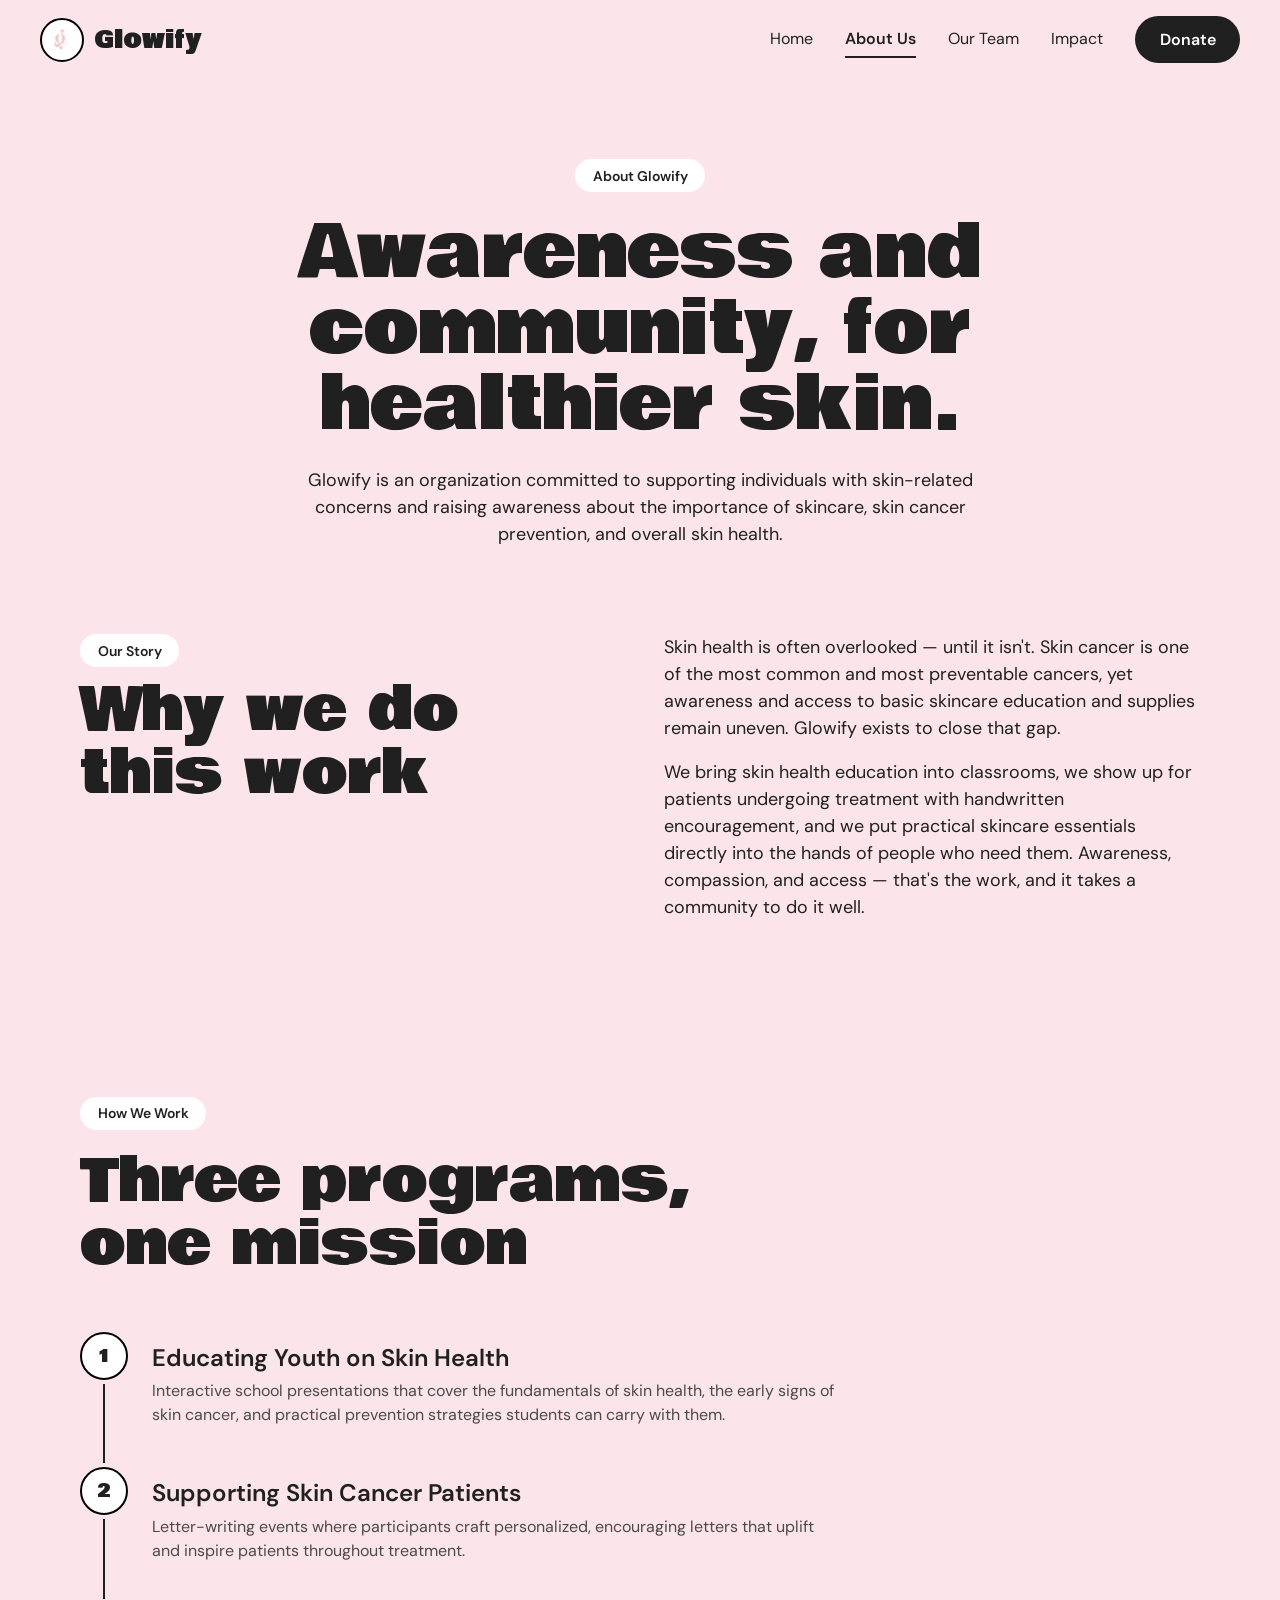
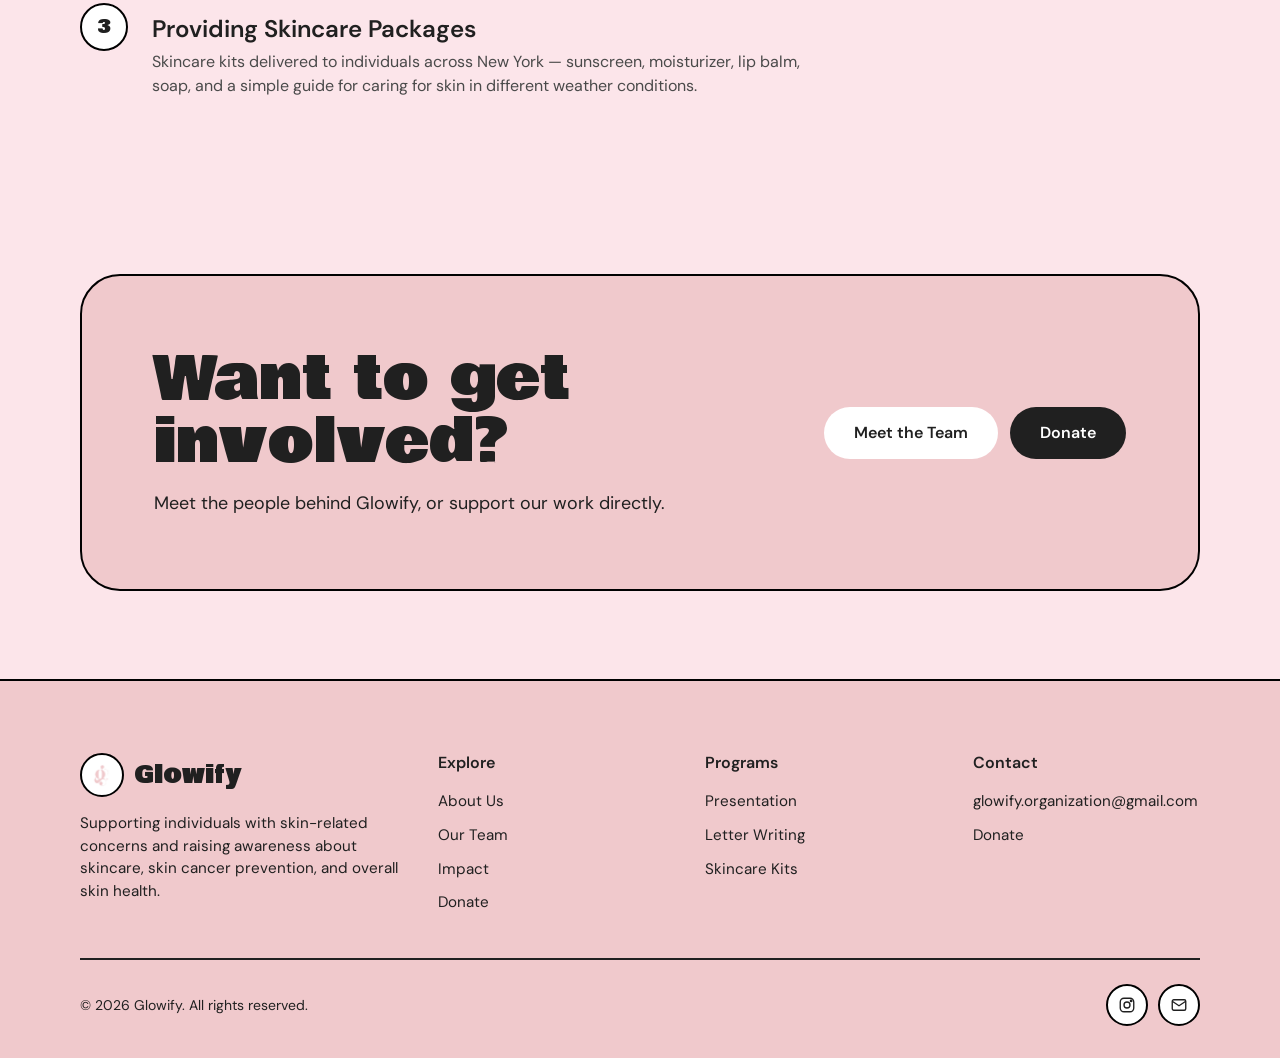
==== about.html @ 755eef18 "Update font links in about.html" ====
<!doctype html>
<html lang="en">
<head>
<meta charset="UTF-8" />
<meta name="viewport" content="width=device-width, initial-scale=1.0" />
<title>About Us — Glowify</title>
<meta name="description" content="Learn about Glowify's mission to support individuals with skin-related concerns and raise awareness about skincare, skin cancer prevention, and overall skin health." />
<link rel="icon" href="assets/img/favicon-64.png" type="image/png" />
<link rel="preconnect" href="https://fonts.googleapis.com">
<link rel="preconnect" href="https://fonts.gstatic.com" crossorigin>
<link href="https://fonts.googleapis.com/css2?family=Bowlby+One&family=DM+Sans:wght@400;600&display=swap" rel="stylesheet">
<link rel="stylesheet" href="assets/css/style.css" />
</head>
<body>

<header class="site-header">
  <div class="container nav">
    <a href="index.html" class="brand"><img src="assets/img/logo.png" alt="" class="brand-mark"> Glowify</a>
    <nav class="nav-links">
      <a href="index.html" data-page="index.html">Home</a>
      <a href="about.html" data-page="about.html">About Us</a>
      <a href="team.html" data-page="team.html">Our Team</a>
      <a href="impact.html" data-page="impact.html">Impact</a>
      <a href="donate.html" class="btn btn-donate" data-page="donate.html">Donate</a>
    </nav>
    <button class="nav-toggle" aria-label="Toggle menu" aria-expanded="false">
      <span></span><span></span><span></span>
    </button>
  </div>
</header>

<main>

  <section class="page-hero">
    <div class="container">
      <span class="eyebrow">About Glowify</span>
      <h1>Awareness and community, for healthier skin.</h1>
      <p class="lede">Glowify is an organization committed to supporting individuals with skin-related concerns and raising awareness about the importance of skincare, skin cancer prevention, and overall skin health.</p>
    </div>
  </section>

  <!-- Story -->
  <section>
    <div class="container">
      <div class="grid grid-2" style="gap: 3rem; align-items: start;">
        <div class="reveal">
          <span class="eyebrow">Our Story</span>
          <h2 style="margin-top:0.75rem;">Why we do this work</h2>
        </div>
        <div class="reveal">
          <p class="lede" style="max-width: none;">Skin health is often overlooked — until it isn't. Skin cancer is one of the most common and most preventable cancers, yet awareness and access to basic skincare education and supplies remain uneven. Glowify exists to close that gap.</p>
          <p class="lede" style="max-width: none; margin-top: 1.1rem;">We bring skin health education into classrooms, we show up for patients undergoing treatment with handwritten encouragement, and we put practical skincare essentials directly into the hands of people who need them. Awareness, compassion, and access — that's the work, and it takes a community to do it well.</p>
        </div>
      </div>
    </div>
  </section>

  <!-- How we work / programs recap -->
  <section>
    <div class="container">
      <div class="section-head reveal">
        <span class="eyebrow">How We Work</span>
        <h2>Three programs, one mission</h2>
      </div>
      <div class="timeline reveal">
        <div class="timeline-item">
          <div class="timeline-dot">1</div>
          <div class="timeline-content">
            <h3>Educating Youth on Skin Health</h3>
            <p>Interactive school presentations that cover the fundamentals of skin health, the early signs of skin cancer, and practical prevention strategies students can carry with them.</p>
          </div>
        </div>
        <div class="timeline-item">
          <div class="timeline-dot">2</div>
          <div class="timeline-content">
            <h3>Supporting Skin Cancer Patients</h3>
            <p>Letter-writing events where participants craft personalized, encouraging letters that uplift and inspire patients throughout treatment.</p>
          </div>
        </div>
        <div class="timeline-item">
          <div class="timeline-dot">3</div>
          <div class="timeline-content">
            <h3>Providing Skincare Packages</h3>
            <p>Skincare kits delivered to individuals across New York — sunscreen, moisturizer, lip balm, soap, and a simple guide for caring for skin in different weather conditions.</p>
          </div>
        </div>
      </div>
    </div>
  </section>

  <!-- CTA -->
  <section>
    <div class="container">
      <div class="cta-band reveal">
        <div>
          <h2>Want to get involved?</h2>
          <p class="lede">Meet the people behind Glowify, or support our work directly.</p>
        </div>
        <div class="cta-band-actions">
          <a href="team.html" class="btn btn-light">Meet the Team</a>
          <a href="donate.html" class="btn btn-donate">Donate</a>
        </div>
      </div>
    </div>
  </section>

</main>

<footer class="site-footer">
  <div class="container">
    <div class="footer-grid">
      <div class="footer-brand">
        <a href="index.html" class="brand"><img src="assets/img/logo.png" alt="" class="brand-mark"> Glowify</a>
        <p>Supporting individuals with skin-related concerns and raising awareness about skincare, skin cancer prevention, and overall skin health.</p>
      </div>
      <div class="footer-col">
        <h4>Explore</h4>
        <ul>
          <li><a href="about.html">About Us</a></li>
          <li><a href="team.html">Our Team</a></li>
          <li><a href="impact.html">Impact</a></li>
          <li><a href="donate.html">Donate</a></li>
        </ul>
      </div>
      <div class="footer-col">
        <h4>Programs</h4>
        <ul>
          <li><a href="impact.html">Presentation</a></li>
          <li><a href="impact.html">Letter Writing</a></li>
          <li><a href="impact.html">Skincare Kits</a></li>
        </ul>
      </div>
      <div class="footer-col">
        <h4>Contact</h4>
        <ul>
          <li><a href="mailto:glowify.organization@gmail.com">glowify.organization@gmail.com</a></li>
          <li><a href="donate.html">Donate</a></li>
        </ul>
      </div>
    </div>
    <div class="footer-bottom">
      <span>© 2026 Glowify. All rights reserved.</span>
      <div class="footer-socials">
        <a href="https://www.instagram.com/glowify_org?igsh=NTZrZHB4aWIxdnEy" aria-label="Instagram" target="_blank" rel="noopener"><svg viewBox="0 0 24 24" fill="none" stroke-width="1.8"><rect x="3" y="3" width="18" height="18" rx="5"/><circle cx="12" cy="12" r="4"/><circle cx="17.5" cy="6.5" r="1"/></svg></a>
        <a href="mailto:glowify.organization@gmail.com" aria-label="Email"><svg viewBox="0 0 24 24" fill="none" stroke-width="1.8"><rect x="3" y="5" width="18" height="14" rx="2"/><path d="m3 7 9 6 9-6"/></svg></a>
      </div>
    </div>
  </div>
</footer>

<script src="assets/js/main.js"></script>
</body>
</html>
---- assets/css/style.css ----
/* ==========================================================================
   Glowify — Design System
   Blush canvas, black sticker outlines, pill controls, pink from the logo.
   ========================================================================== */

:root {
  --canvas: #fce5ea;
  --oat: #f6d0d8;
  --logo: #f0c9cc;
  --paper: #ffffff;
  --ink: #202020;
  --black: #000000;
  --blue: #e39aae;
  --blue-deep: #d4809a;

  --ink-soft: #4a4a4a;
  --sticker: 2px solid var(--black);

  --font-display: "Bowlby One", "Lilita One", "Arial Rounded MT Bold", system-ui, sans-serif;
  --font-body: "DM Sans", ui-sans-serif, system-ui, -apple-system, "Segoe UI", Roboto, sans-serif;

  --container: 1200px;
  --radius-card: 40px;
  --radius-feature: 24px;
  --radius-small: 16px;
  --radius-pill: 9999px;

  --ease: cubic-bezier(0.22, 1, 0.36, 1);
}

/* ---- Reset ------------------------------------------------------------- */
*, *::before, *::after { box-sizing: border-box; }
html { scroll-behavior: smooth; }
body, h1, h2, h3, h4, p, figure, blockquote { margin: 0; }
ul, ol { margin: 0; padding: 0; list-style: none; }
img { max-width: 100%; display: block; }
a { color: inherit; text-decoration: none; }
button { font: inherit; cursor: pointer; background: none; border: none; color: inherit; }
input, textarea { font: inherit; }

:focus-visible { outline: 3px solid var(--ink); outline-offset: 3px; }

body {
  font-family: var(--font-body);
  font-size: 1rem;
  color: var(--ink);
  background: var(--canvas);
  -webkit-font-smoothing: antialiased;
  line-height: 1.5;
}

.container {
  width: 100%;
  max-width: var(--container);
  margin: 0 auto;
  padding: 0 clamp(1.25rem, 4vw, 2.5rem);
}

/* Display face is only for big headings. Everything under ~30px is DM Sans. */
h1, h2 {
  font-family: var(--font-display);
  font-weight: 400;
  line-height: 1.05;
  color: var(--ink);
}
h3, h4 {
  font-family: var(--font-body);
  font-weight: 600;
  line-height: 1.25;
}

h1 { font-size: clamp(2.75rem, 7vw, 4.5rem); }
h2 { font-size: clamp(2.1rem, 5vw, 3.75rem); }
h3 { font-size: clamp(1.25rem, 2vw, 1.5rem); }

/* Small pill label that sits above section headings */
.eyebrow {
  display: inline-flex;
  align-items: center;
  font-size: 0.875rem;
  font-weight: 600;
  line-height: 1;
  padding: 0.6rem 1.1rem;
  background: var(--paper);
  border-radius: var(--radius-pill);
  color: var(--ink);
}

.lede {
  font-size: clamp(1.05rem, 1.4vw, 1.25rem);
  line-height: 1.5;
  color: var(--ink);
  max-width: 60ch;
}

/* ---- Buttons ------------------------------------------------------------ */
.btn {
  display: inline-flex;
  align-items: center;
  justify-content: center;
  gap: 0.5rem;
  padding: 1rem 1.75rem;
  border-radius: var(--radius-pill);
  border: 2px solid transparent;
  font-weight: 600;
  font-size: 1rem;
  line-height: 1;
  white-space: nowrap;
  transition: background 0.2s var(--ease), color 0.2s var(--ease), transform 0.2s var(--ease);
}
.btn:active { transform: scale(0.97); }

/* the one main action on a page */
.btn-donate { background: var(--blue); color: var(--ink); }
.btn-donate:hover { background: var(--blue-deep); }

.btn-primary { background: var(--ink); color: var(--paper); }
.btn-primary:hover { background: var(--black); }

.btn-ghost, .btn-light { background: var(--paper); color: var(--ink); }
.btn-ghost:hover, .btn-light:hover { background: var(--oat); }

/* ---- Header / Nav -------------------------------------------------------- */
.site-header {
  position: sticky;
  top: 0;
  z-index: 100;
  background: var(--canvas);
}

.nav {
  display: flex;
  align-items: center;
  justify-content: space-between;
  padding: 1rem 0;
}

.brand {
  display: flex;
  align-items: center;
  gap: 0.6rem;
  font-family: var(--font-display);
  font-size: 1.5rem;
  line-height: 1;
  color: var(--ink);
}
.brand-mark {
  width: 44px;
  height: 44px;
  padding: 5px;
  object-fit: contain;
  background: var(--paper);
  border: 2px solid var(--black);
  border-radius: 50%;
}

.nav-links { display: flex; align-items: center; gap: 2rem; }

.nav-links a:not(.btn) {
  font-size: 1rem;
  font-weight: 400;
  color: var(--ink);
  padding: 0.35rem 0;
  border-bottom: 2px solid transparent;
  transition: border-color 0.2s var(--ease);
}
.nav-links a:not(.btn):hover { border-bottom-color: var(--ink); }
.nav-links a:not(.btn).is-active { font-weight: 600; border-bottom-color: var(--ink); }

/* nav CTA is the dark pill; the blue one is saved for the page's main action */
.nav-links .btn-donate { background: var(--ink); color: var(--paper); padding: 0.85rem 1.4rem; }
.nav-links .btn-donate:hover { background: var(--black); }

.nav-toggle {
  display: none;
  flex-direction: column;
  gap: 5px;
  padding: 0.6rem;
  background: var(--paper);
  border-radius: var(--radius-pill);
}
.nav-toggle span { width: 20px; height: 2px; background: var(--ink); border-radius: 2px; }

/* ---- Hero ---------------------------------------------------------------- */
.hero { padding: clamp(2.5rem, 6vw, 4.5rem) 0 clamp(3rem, 6vw, 5rem); }

.hero-inner { text-align: center; }
.hero h1 { max-width: 15ch; margin: 1.5rem auto 0; }
.hero .lede { margin: 1.5rem auto 0; max-width: 56ch; }

.hero-cta {
  display: flex;
  justify-content: center;
  gap: 0.75rem;
  flex-wrap: wrap;
  margin-top: 2.25rem;
}

.hero-visual {
  display: grid;
  grid-template-columns: 1fr 1fr;
  gap: clamp(1rem, 3vw, 2rem);
  max-width: 880px;
  margin: clamp(2.5rem, 5vw, 4rem) auto 0;
}
.hero-photo {
  width: 100%;
  aspect-ratio: 4 / 3;
  object-fit: cover;
  border: var(--sticker);
  border-radius: var(--radius-card);
  background: var(--paper);
}
.hero-photo-1 { transform: rotate(-2deg); }
.hero-photo-2 { transform: rotate(1.5deg); margin-top: 1.5rem; }

.hero-stats {
  display: grid;
  grid-template-columns: repeat(4, 1fr);
  gap: 1.25rem;
  margin-top: clamp(3rem, 6vw, 4.5rem);
  text-align: left;
}
.hero-stat {
  background: var(--oat);
  border: var(--sticker);
  border-radius: var(--radius-feature);
  padding: 1.5rem;
}
.hero-stat-label {
  display: inline-block;
  font-size: 0.875rem;
  font-weight: 600;
  background: var(--paper);
  padding: 0.35rem 0.8rem;
  border-radius: var(--radius-pill);
  margin-bottom: 1.1rem;
}
.hero-stat-num { display: block; margin-bottom: 0.75rem; }
.hero-stat-num .figure {
  display: block;
  font-family: var(--font-display);
  font-weight: 400;
  font-size: clamp(2.5rem, 4.4vw, 3.5rem);
  line-height: 1;
}
.hero-stat-num .unit {
  display: block;
  font-weight: 600;
  font-size: 1rem;
  margin-top: 0.4rem;
}
.hero-stat-desc { font-size: 0.875rem; line-height: 1.45; color: var(--ink-soft); }

/* ---- Sections -------------------------------------------------------------- */
section { padding: clamp(3.5rem, 7vw, 5.5rem) 0; }

.section-head { max-width: 680px; margin-bottom: clamp(2.5rem, 5vw, 3.5rem); }
.section-head h2 { margin-top: 1.25rem; }
.section-head .lede { margin-top: 1.25rem; }

.section-head.center { margin-left: auto; margin-right: auto; text-align: center; }
.section-head.center .lede { margin-left: auto; margin-right: auto; }

.bg-beige { background: var(--oat); }
.bg-pink { background: var(--oat); }
.bg-beige .eyebrow, .bg-pink .eyebrow { background: var(--paper); }

/* ---- Cards --------------------------------------------------------------- */
.grid { display: grid; gap: clamp(1.25rem, 2.5vw, 1.75rem); }
.grid-3 { grid-template-columns: repeat(3, 1fr); }
.grid-2 { grid-template-columns: repeat(2, 1fr); }
.grid-4 { grid-template-columns: repeat(4, 1fr); }

/* The black outline is the elevation. No shadows anywhere. */
.card {
  background: var(--paper);
  border: var(--sticker);
  border-radius: var(--radius-card);
  padding: clamp(1.75rem, 3vw, 2.25rem);
  transition: transform 0.25s var(--ease);
}
.card:hover { transform: translateY(-4px); }

.card-icon {
  width: 56px;
  height: 56px;
  border-radius: var(--radius-small);
  display: flex;
  align-items: center;
  justify-content: center;
  background: var(--oat);
  margin-bottom: 1.25rem;
}
.card-icon svg { width: 26px; height: 26px; stroke: var(--ink); }

.card h3 { margin-bottom: 0.6rem; }
.card p { color: var(--ink-soft); font-size: 1rem; }

.program-card { display: flex; flex-direction: column; gap: 0.9rem; }
.program-card .card-icon { margin-bottom: 0.25rem; }
.program-card h3 { margin-bottom: 0; }
.program-card .tag {
  align-self: flex-start;
  font-size: 0.875rem;
  font-weight: 600;
  background: var(--oat);
  padding: 0.4rem 0.9rem;
  border-radius: var(--radius-pill);
}

/* ---- CTA band -------------------------------------------------------------- */
.cta-band {
  background: var(--logo);
  border: var(--sticker);
  border-radius: var(--radius-card);
  padding: clamp(2.25rem, 6vw, 4.5rem);
  display: flex;
  align-items: center;
  justify-content: space-between;
  gap: 2rem;
  flex-wrap: wrap;
}
.cta-band h2 { max-width: 14ch; }
.cta-band .lede { margin-top: 1rem; max-width: 46ch; }
.cta-band-actions { display: flex; gap: 0.75rem; flex-wrap: wrap; }
.cta-band .btn-donate { background: var(--ink); color: var(--paper); }
.cta-band .btn-donate:hover { background: var(--black); }

/* ---- Footer ---------------------------------------------------------------- */
.site-footer {
  background: var(--logo);
  border-top: var(--sticker);
  padding: clamp(3rem, 6vw, 4.5rem) 0 2rem;
}
.footer-grid {
  display: grid;
  grid-template-columns: 1.4fr 1fr 1fr 1fr;
  gap: 2.5rem;
  padding-bottom: 2.75rem;
  border-bottom: 2px solid var(--ink);
}
.footer-brand .brand { margin-bottom: 0.9rem; }
.footer-brand p { max-width: 34ch; font-size: 0.95rem; }
.footer-col h4 { font-size: 1rem; margin-bottom: 1rem; }
.footer-col ul { display: flex; flex-direction: column; gap: 0.6rem; }
.footer-col a { font-size: 0.95rem; border-bottom: 1px solid transparent; }
.footer-col a:hover { border-bottom-color: var(--ink); }
.footer-bottom {
  display: flex;
  justify-content: space-between;
  align-items: center;
  flex-wrap: wrap;
  gap: 1rem;
  padding-top: 1.5rem;
  font-size: 0.875rem;
}
.footer-socials { display: flex; gap: 0.6rem; }
.footer-socials a {
  width: 42px; height: 42px;
  border-radius: 50%;
  background: var(--paper);
  border: 2px solid var(--black);
  display: flex; align-items: center; justify-content: center;
  transition: background 0.2s var(--ease);
}
.footer-socials a:hover { background: var(--oat); }
.footer-socials svg { width: 18px; height: 18px; stroke: var(--ink); }

/* ---- Reveal on scroll -------------------------------------------------- */
.reveal { opacity: 0; transform: translateY(20px); transition: opacity 0.6s var(--ease), transform 0.6s var(--ease); }
.reveal.is-visible { opacity: 1; transform: translateY(0); }

/* ---- Page hero (inner pages) -------------------------------------------- */
.page-hero { text-align: center; padding: clamp(3rem, 7vw, 5rem) 0 clamp(2rem, 4vw, 3rem); }
.page-hero h1 { max-width: 16ch; margin: 1.5rem auto 0; }
.page-hero .lede { margin: 1.5rem auto 0; }
.page-hero + section { padding-top: clamp(1.5rem, 3vw, 2.5rem); }

/* ---- Team ------------------------------------------------------------------ */
.team-grid {
  display: grid;
  grid-template-columns: repeat(4, 1fr);
  gap: clamp(1.25rem, 2.5vw, 1.75rem);
}
.team-card { padding: 1.1rem 1.1rem 1.5rem; border-radius: 32px; text-align: left; }
.avatar {
  width: 100%;
  aspect-ratio: 1;
  margin: 0 0 1.1rem;
  border: var(--sticker);
  border-radius: var(--radius-feature);
  overflow: hidden;
  background: var(--oat);
}
.avatar-photo { padding: 0; }
.avatar-photo img { width: 100%; height: 100%; object-fit: cover; }
.team-card h3, .team-card .role { padding: 0 0.4rem; }
.team-card h3 { margin-bottom: 0.2rem; }
.team-card .role { font-size: 0.9rem; color: var(--ink-soft); }

/* ---- Gallery / Impact -------------------------------------------------------- */
.gallery-grid { display: grid; grid-template-columns: repeat(3, 1fr); gap: 1.25rem; }
.gallery-tile {
  aspect-ratio: 4 / 3;
  position: relative;
  overflow: hidden;
  display: flex;
  align-items: flex-end;
  padding: 1rem;
  border: var(--sticker);
  border-radius: var(--radius-feature);
  background-color: var(--oat);
  background-size: cover;
  background-position: center;
  transition: transform 0.25s var(--ease);
}
a.gallery-tile:hover { transform: translateY(-4px); }

/* caption is a white pill sitting on the photo */
.gallery-tile span:not(.gallery-tile-link-badge) {
  position: relative;
  z-index: 1;
  font-weight: 600;
  font-size: 0.9rem;
  line-height: 1;
  background: var(--paper);
  padding: 0.6rem 1rem;
  border-radius: var(--radius-pill);
}
.gallery-tile-link-badge {
  position: absolute;
  top: 0.9rem; right: 0.9rem;
  z-index: 1;
  width: 34px; height: 34px;
  border-radius: 50%;
  background: var(--paper);
  border: 2px solid var(--black);
  display: flex; align-items: center; justify-content: center;
}
.gallery-tile-link-badge svg { width: 16px; height: 16px; stroke: var(--ink); }

.tile-schoolpresentation { background-image: url("../img/schoolpresentation.jpg"); }
.tile-bakesale { background-image: url("../img/bakesale.jpg"); }
.tile-kitpacking { background-image: url("../img/kitpacking.jpg"); }
.tile-letters { background-image: url("../img/letters.jpg"); }
.tile-carekit { background-image: url("../img/carekit.jpg"); }
.tile-kitdelivery { background-image: url("../img/kitdelivery.jpg"); }
.tile-packagepacking { background-image: url("../img/packagepacking.jpg"); }
.tile-writingletter { background-image: url("../img/writingletter.jpg"); }
.tile-groupletterwriting { background-image: url("../img/groupletterwriting.jpg"); }
.tile-fundraiser-table { background-image: url("../img/fundraiser-table.jpg"); }

.gallery-tile-wide { grid-column: 1 / -1; aspect-ratio: 21 / 8; }
.gallery-tile-feature { max-width: 900px; margin: 0 auto; border-radius: var(--radius-card); }

/* ---- Glow & Tell (video) ------------------------------------------------ */
.video-grid {
  display: flex;
  flex-wrap: nowrap;
  gap: 1.5rem;
  justify-content: center;
  align-items: flex-start;
}
.video-card {
  background: var(--paper);
  border: var(--sticker);
  border-radius: 32px;
  padding: 14px 14px 18px;
  width: fit-content;
  max-width: 100%;
  flex-shrink: 1;
}
.video-card video {
  height: clamp(220px, 32vw, 460px);
  width: auto;
  max-width: 100%;
  display: block;
  background: var(--black);
  border-radius: 20px;
  outline: none;
}
.video-card-caption { padding: 0.9rem 0.5rem 0; font-weight: 600; font-size: 1rem; }
@media (max-width: 640px) {
  .video-grid { flex-wrap: wrap; }
  .video-card video { height: auto; width: 100%; }
}

/* ---- Timeline (about) ------------------------------------------------------- */
.timeline { display: flex; flex-direction: column; max-width: 760px; }
.timeline-item {
  display: grid;
  grid-template-columns: 48px 1fr;
  gap: 1.5rem;
  padding-bottom: 2.5rem;
  position: relative;
}
.timeline-item::before {
  content: "";
  position: absolute;
  left: 23px; top: 52px; bottom: 4px;
  width: 2px;
  background: var(--ink);
}
.timeline-item:last-child { padding-bottom: 0; }
.timeline-item:last-child::before { display: none; }
.timeline-dot {
  width: 48px; height: 48px;
  border-radius: 50%;
  background: var(--paper);
  border: var(--sticker);
  display: flex; align-items: center; justify-content: center;
  font-family: var(--font-display);
  font-size: 1.1rem;
  flex-shrink: 0;
}
.timeline-content h3 { margin: 0.7rem 0 0.4rem; }
.timeline-content p { color: var(--ink-soft); }

/* ---- Donate page ---------------------------------------------------------- */
.donate-hero { text-align: center; padding: clamp(3rem, 7vw, 5rem) 0 clamp(2rem, 5vw, 4rem); }
.donate-hero .section-head { margin-left: auto; margin-right: auto; }
.donate-hero h1 { margin-top: 1.5rem; }
.donate-panel {
  max-width: 640px;
  margin: 2.5rem auto 0;
  background: var(--paper);
  border: var(--sticker);
  border-radius: var(--radius-card);
  padding: clamp(1.75rem, 5vw, 3rem);
  text-align: left;
}
.donate-panel .status-pill {
  display: inline-block;
  font-size: 0.875rem;
  font-weight: 600;
  background: var(--oat);
  padding: 0.45rem 1rem;
  border-radius: var(--radius-pill);
  margin-bottom: 1.25rem;
}
.donate-panel h3 { font-size: 1.5rem; margin-bottom: 0.75rem; }
.donate-panel p { color: var(--ink-soft); margin-bottom: 1.75rem; }
.donate-use-list {
  display: flex;
  flex-direction: column;
  gap: 1.1rem;
  margin-top: 2rem;
  padding-top: 2rem;
  border-top: 2px solid var(--canvas);
}
.donate-use-item { display: flex; gap: 1rem; align-items: flex-start; }
.donate-use-item .num { font-weight: 600; flex-shrink: 0; }
.donate-use-item p { margin: 0; color: var(--ink-soft); font-size: 1rem; }
.donate-use-item strong { color: var(--ink); }

/* ---- Info band (Donate: other ways to help) ------------------------------ */
.info-band { display: grid; grid-template-columns: repeat(3, 1fr); gap: 1.5rem; }
.info-band .card { text-align: left; }

/* ---- Responsive ------------------------------------------------------------- */
@media (max-width: 980px) {
  .grid-4, .hero-stats { grid-template-columns: repeat(2, 1fr); }
  .grid-3, .team-grid, .gallery-grid, .info-band { grid-template-columns: repeat(2, 1fr); }
  .footer-grid { grid-template-columns: 1fr 1fr; }
}

@media (max-width: 760px) {
  .nav-links {
    position: fixed; top: 76px; left: 0; right: 0; bottom: 0;
    background: var(--canvas);
    flex-direction: column; align-items: flex-start; justify-content: flex-start;
    padding: 2rem 1.5rem; gap: 1.5rem;
    transform: translateX(100%);
    transition: transform 0.35s var(--ease);
    overflow-y: auto;
  }
  .nav-links.is-open { transform: translateX(0); }
  .nav-links a:not(.btn) { font-size: 1.25rem; }
  .nav-toggle { display: flex; }
  .grid-3, .grid-2, .grid-4, .team-grid, .gallery-grid, .info-band, .hero-stats { grid-template-columns: 1fr; }
  .team-grid { grid-template-columns: 1fr 1fr; }
  .hero-visual { grid-template-columns: 1fr; }
  .hero-photo-2 { margin-top: 0; }
  .footer-grid { grid-template-columns: 1fr; gap: 2rem; }
  .footer-bottom { flex-direction: column; align-items: flex-start; }
  .cta-band { flex-direction: column; align-items: flex-start; }
  .gallery-tile-wide { aspect-ratio: 4 / 3; }
}

@media (max-width: 420px) {
  .team-grid { grid-template-columns: 1fr; }
}

@media (prefers-reduced-motion: reduce) {
  .reveal { opacity: 1; transform: none; transition: none; }
  .card, a.gallery-tile, .btn { transition: none; }
}
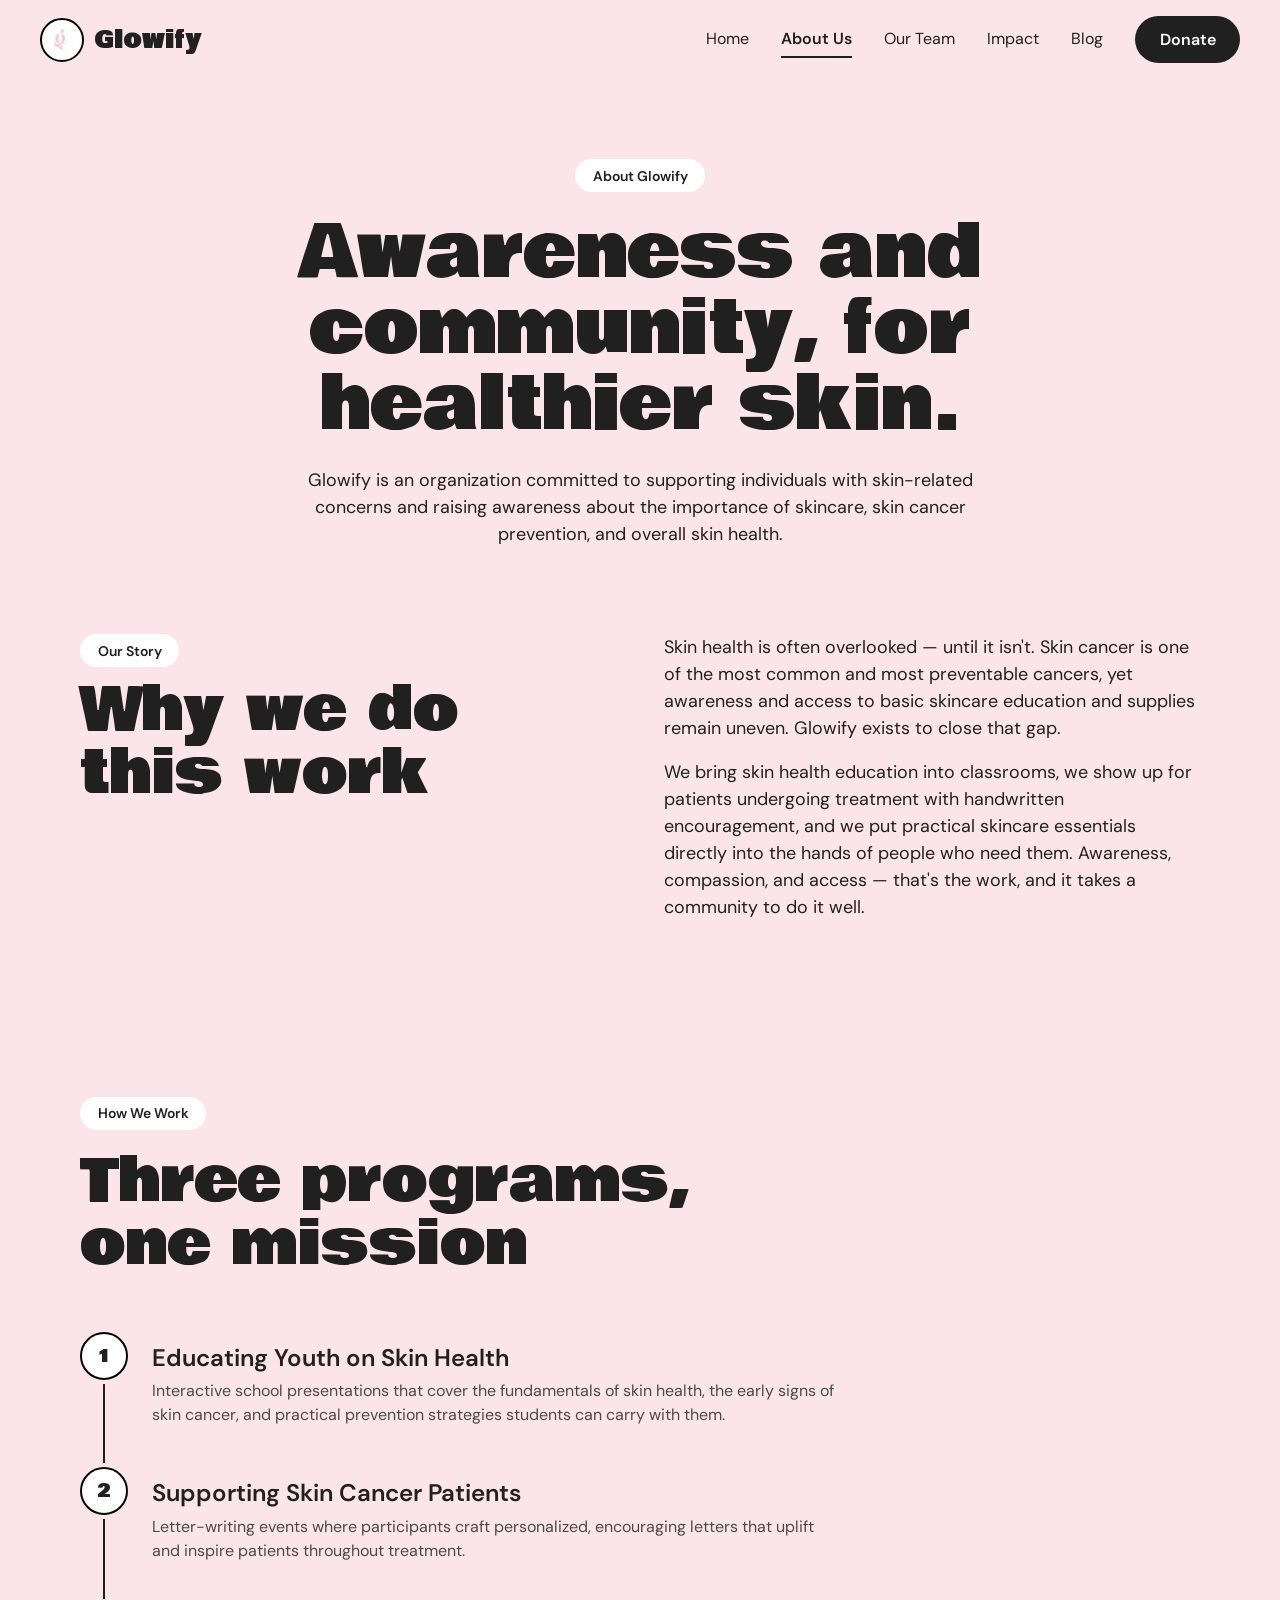
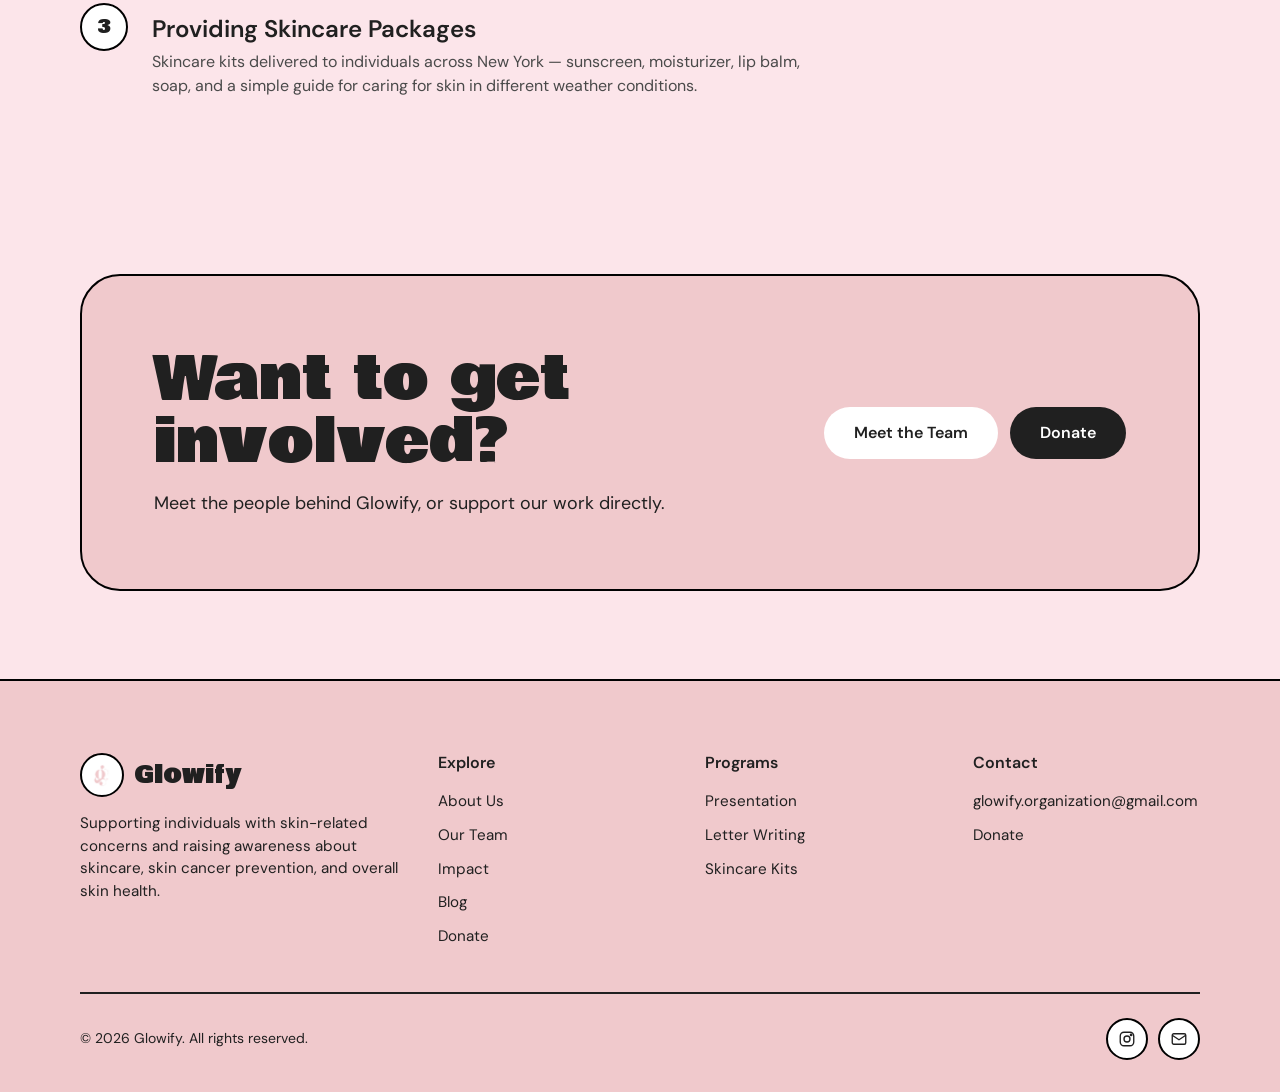
==== commit 5643d58b: "add blog page with first two posts, update raised amount to $1,000+" ====
--- a/about.html
+++ b/about.html
@@ -21,6 +21,7 @@
       <a href="about.html" data-page="about.html">About Us</a>
       <a href="team.html" data-page="team.html">Our Team</a>
       <a href="impact.html" data-page="impact.html">Impact</a>
+      <a href="blog.html" data-page="blog.html">Blog</a>
       <a href="donate.html" class="btn btn-donate" data-page="donate.html">Donate</a>
     </nav>
     <button class="nav-toggle" aria-label="Toggle menu" aria-expanded="false">
@@ -119,6 +120,7 @@
           <li><a href="about.html">About Us</a></li>
           <li><a href="team.html">Our Team</a></li>
           <li><a href="impact.html">Impact</a></li>
+          <li><a href="blog.html">Blog</a></li>
           <li><a href="donate.html">Donate</a></li>
         </ul>
       </div>
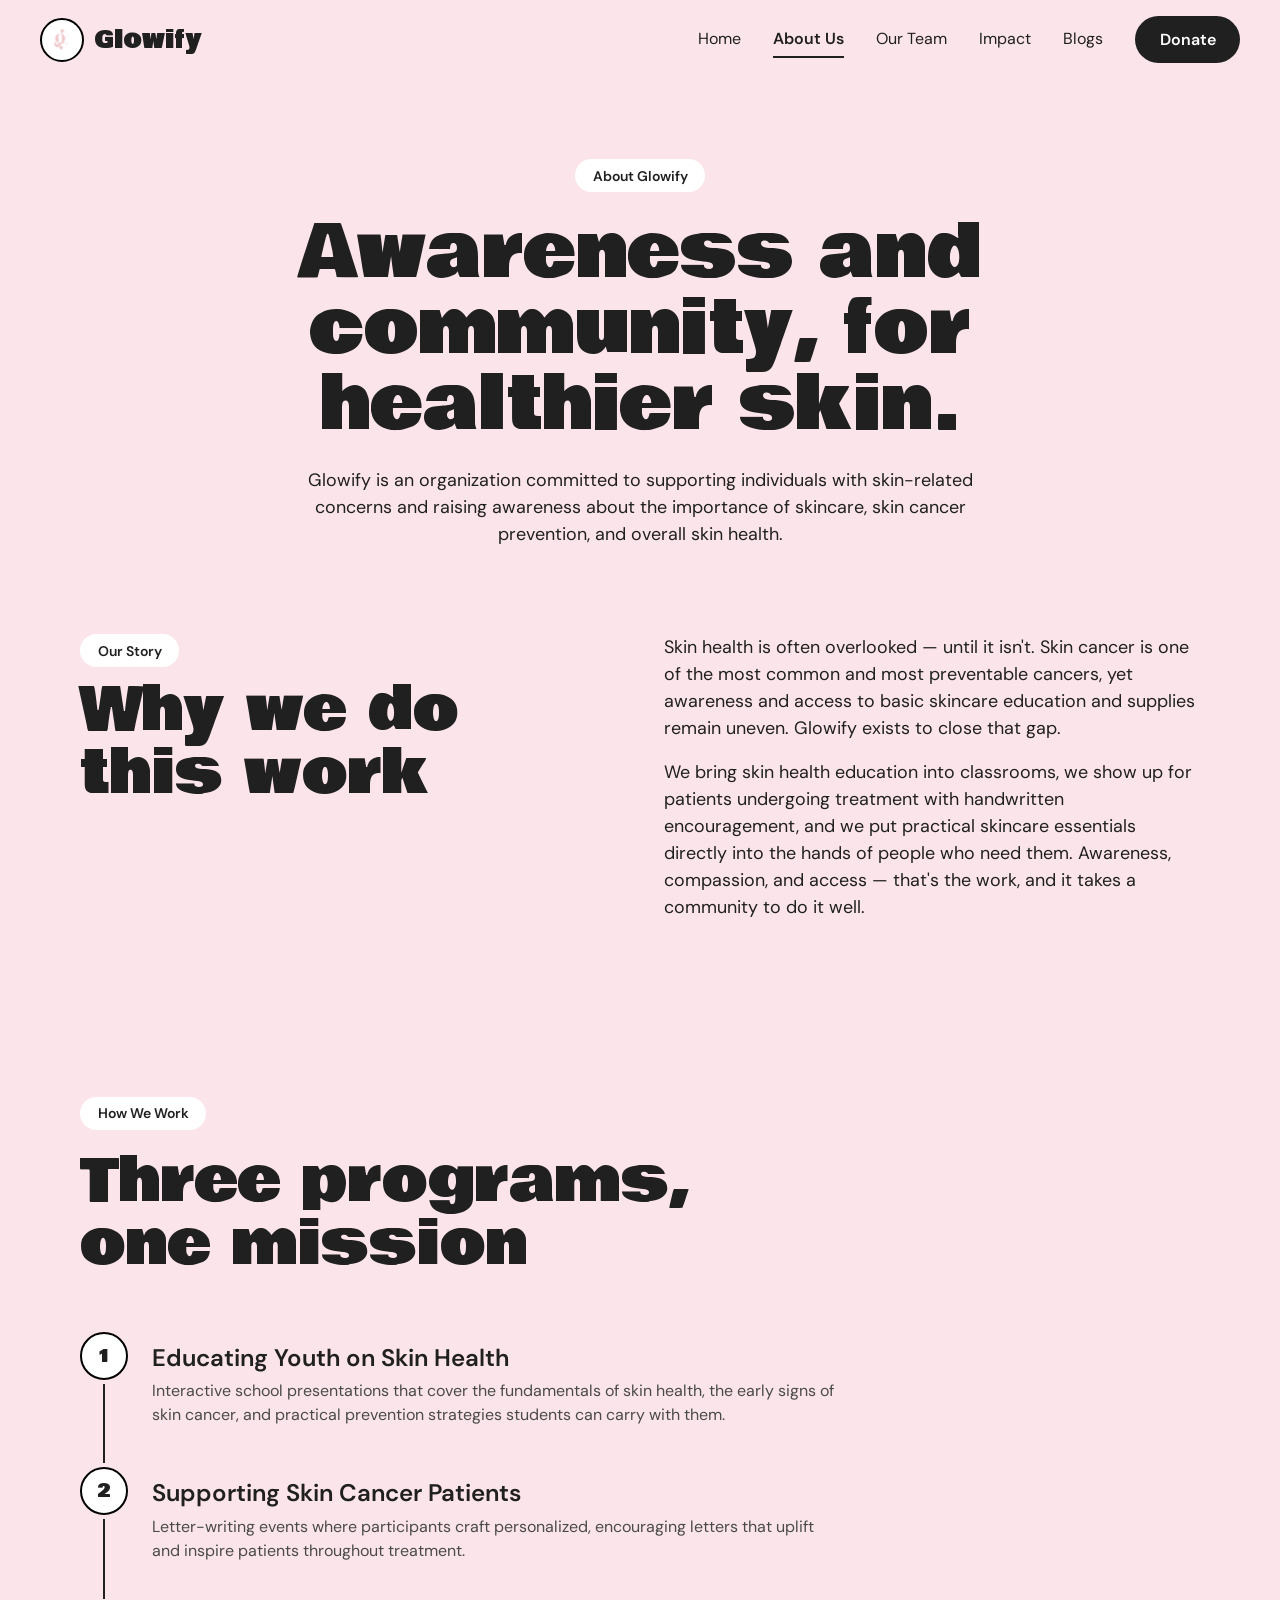
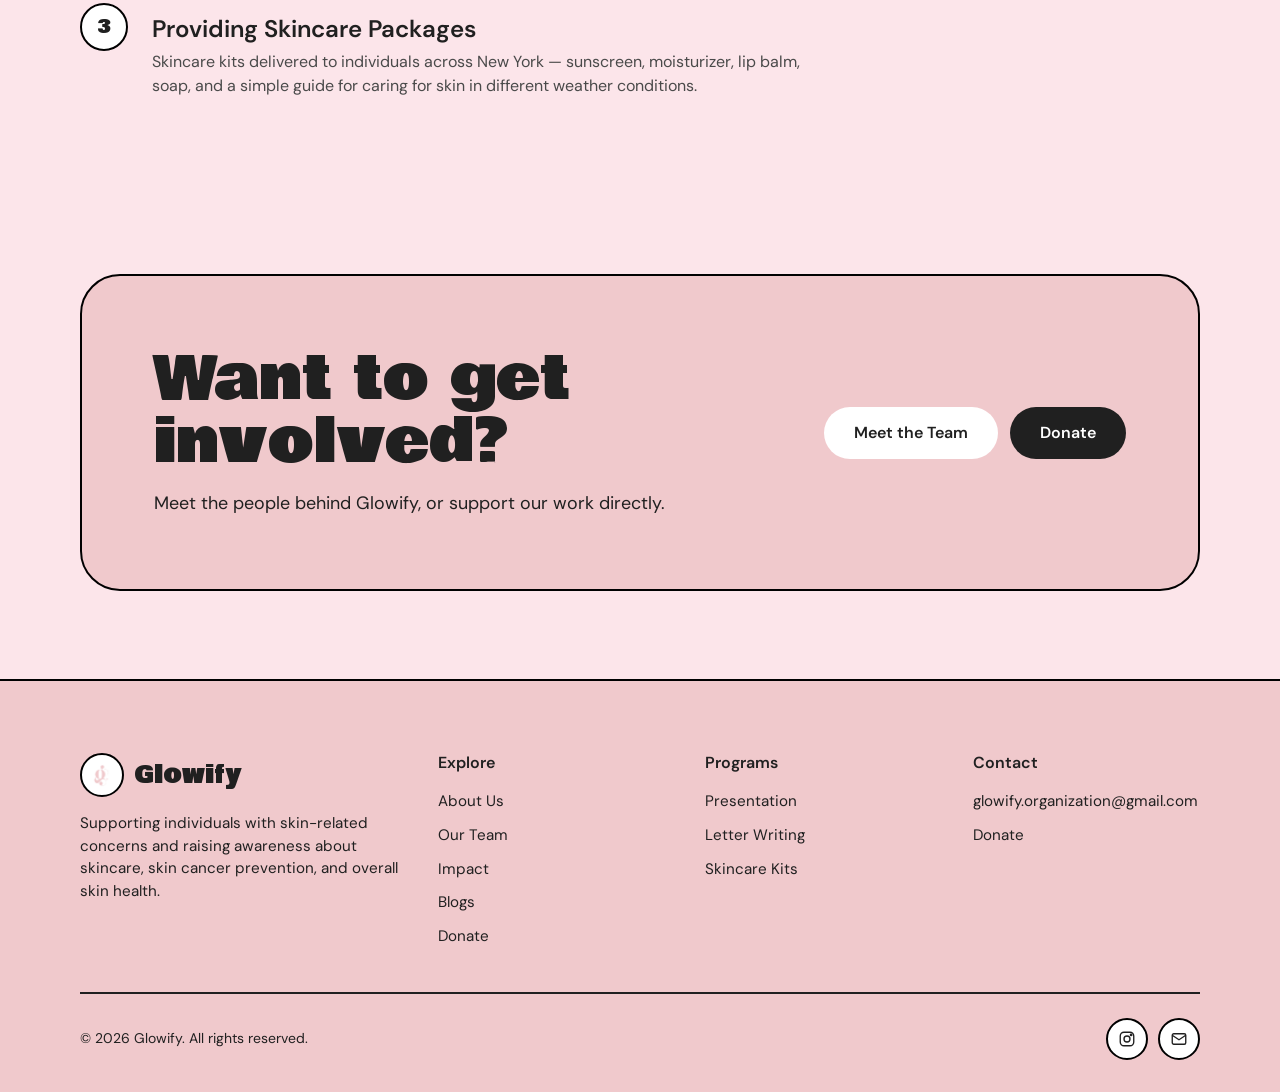
==== commit 4107b191: "rename Blog to Blogs" ====
--- a/about.html
+++ b/about.html
@@ -21,7 +21,7 @@
       <a href="about.html" data-page="about.html">About Us</a>
       <a href="team.html" data-page="team.html">Our Team</a>
       <a href="impact.html" data-page="impact.html">Impact</a>
-      <a href="blog.html" data-page="blog.html">Blog</a>
+      <a href="blog.html" data-page="blog.html">Blogs</a>
       <a href="donate.html" class="btn btn-donate" data-page="donate.html">Donate</a>
     </nav>
     <button class="nav-toggle" aria-label="Toggle menu" aria-expanded="false">
@@ -120,7 +120,7 @@
           <li><a href="about.html">About Us</a></li>
           <li><a href="team.html">Our Team</a></li>
           <li><a href="impact.html">Impact</a></li>
-          <li><a href="blog.html">Blog</a></li>
+          <li><a href="blog.html">Blogs</a></li>
           <li><a href="donate.html">Donate</a></li>
         </ul>
       </div>
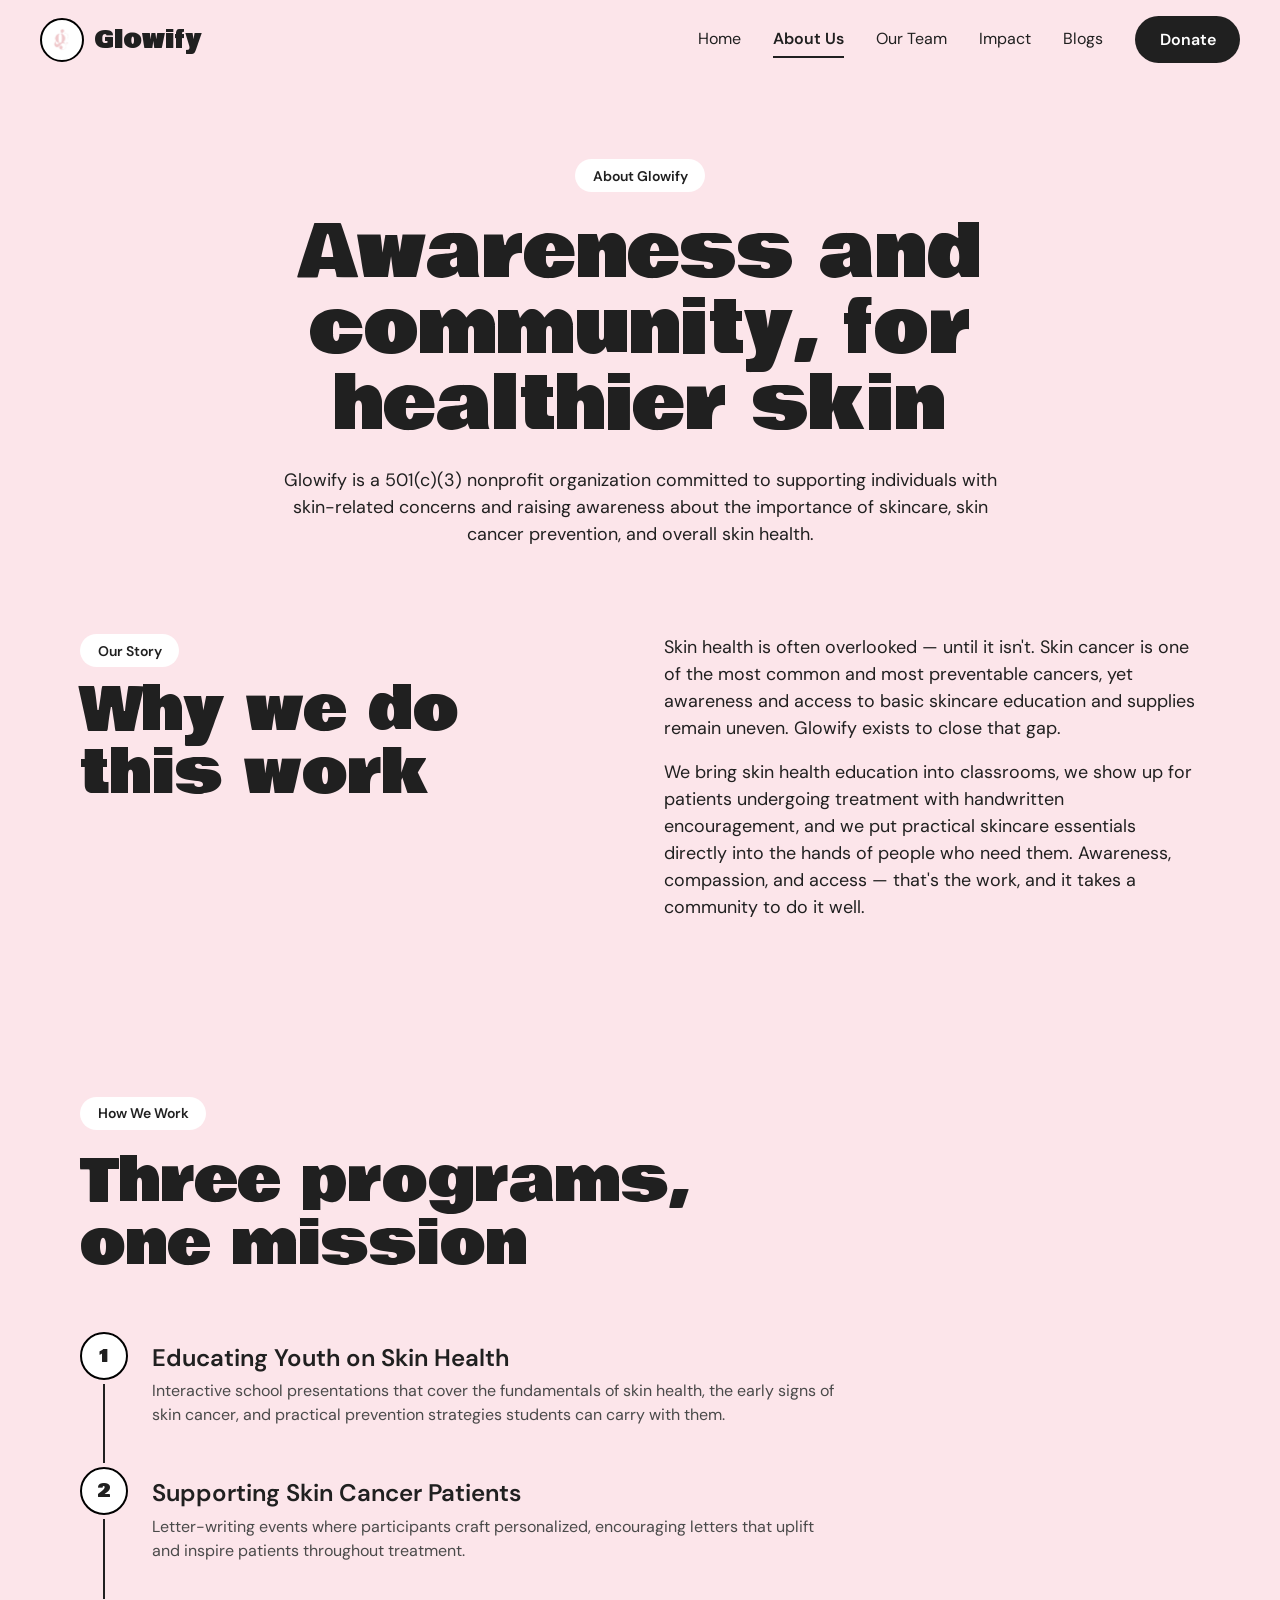
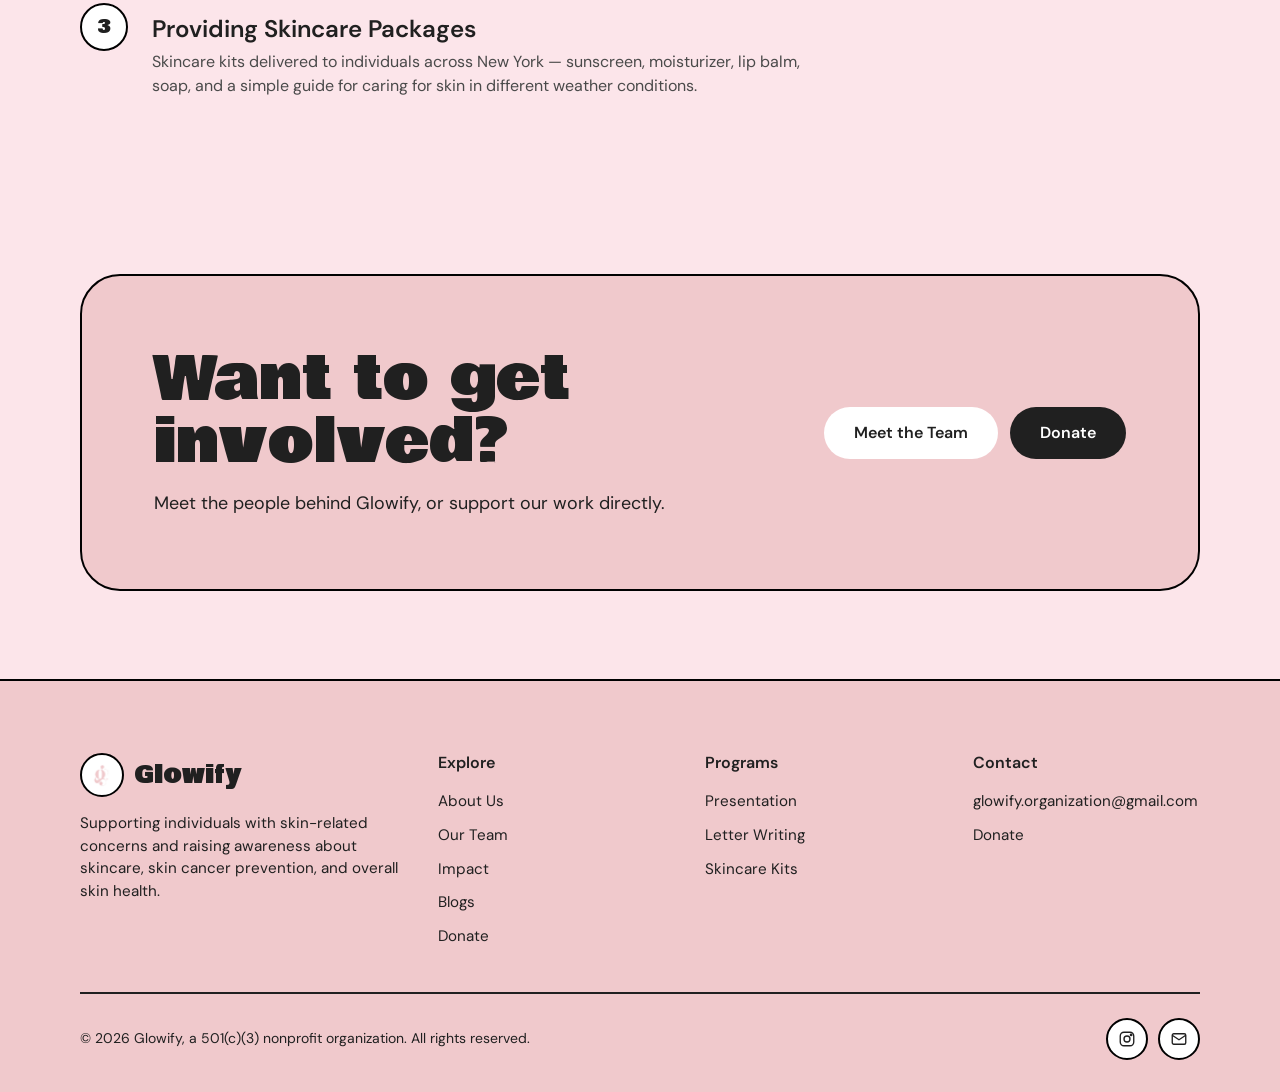
==== commit 5747e442: "add 501(c)(3) status, update blog intro and headings" ====
--- a/about.html
+++ b/about.html
@@ -35,8 +35,8 @@
   <section class="page-hero">
     <div class="container">
       <span class="eyebrow">About Glowify</span>
-      <h1>Awareness and community, for healthier skin.</h1>
-      <p class="lede">Glowify is an organization committed to supporting individuals with skin-related concerns and raising awareness about the importance of skincare, skin cancer prevention, and overall skin health.</p>
+      <h1>Awareness and community, for healthier skin</h1>
+      <p class="lede">Glowify is a 501(c)(3) nonprofit organization committed to supporting individuals with skin-related concerns and raising awareness about the importance of skincare, skin cancer prevention, and overall skin health.</p>
     </div>
   </section>
 
@@ -141,7 +141,7 @@
       </div>
     </div>
     <div class="footer-bottom">
-      <span>© 2026 Glowify. All rights reserved.</span>
+      <span>© 2026 Glowify, a 501(c)(3) nonprofit organization. All rights reserved.</span>
       <div class="footer-socials">
         <a href="https://www.instagram.com/glowify_org?igsh=NTZrZHB4aWIxdnEy" aria-label="Instagram" target="_blank" rel="noopener"><svg viewBox="0 0 24 24" fill="none" stroke-width="1.8"><rect x="3" y="3" width="18" height="18" rx="5"/><circle cx="12" cy="12" r="4"/><circle cx="17.5" cy="6.5" r="1"/></svg></a>
         <a href="mailto:glowify.organization@gmail.com" aria-label="Email"><svg viewBox="0 0 24 24" fill="none" stroke-width="1.8"><rect x="3" y="5" width="18" height="14" rx="2"/><path d="m3 7 9 6 9-6"/></svg></a>
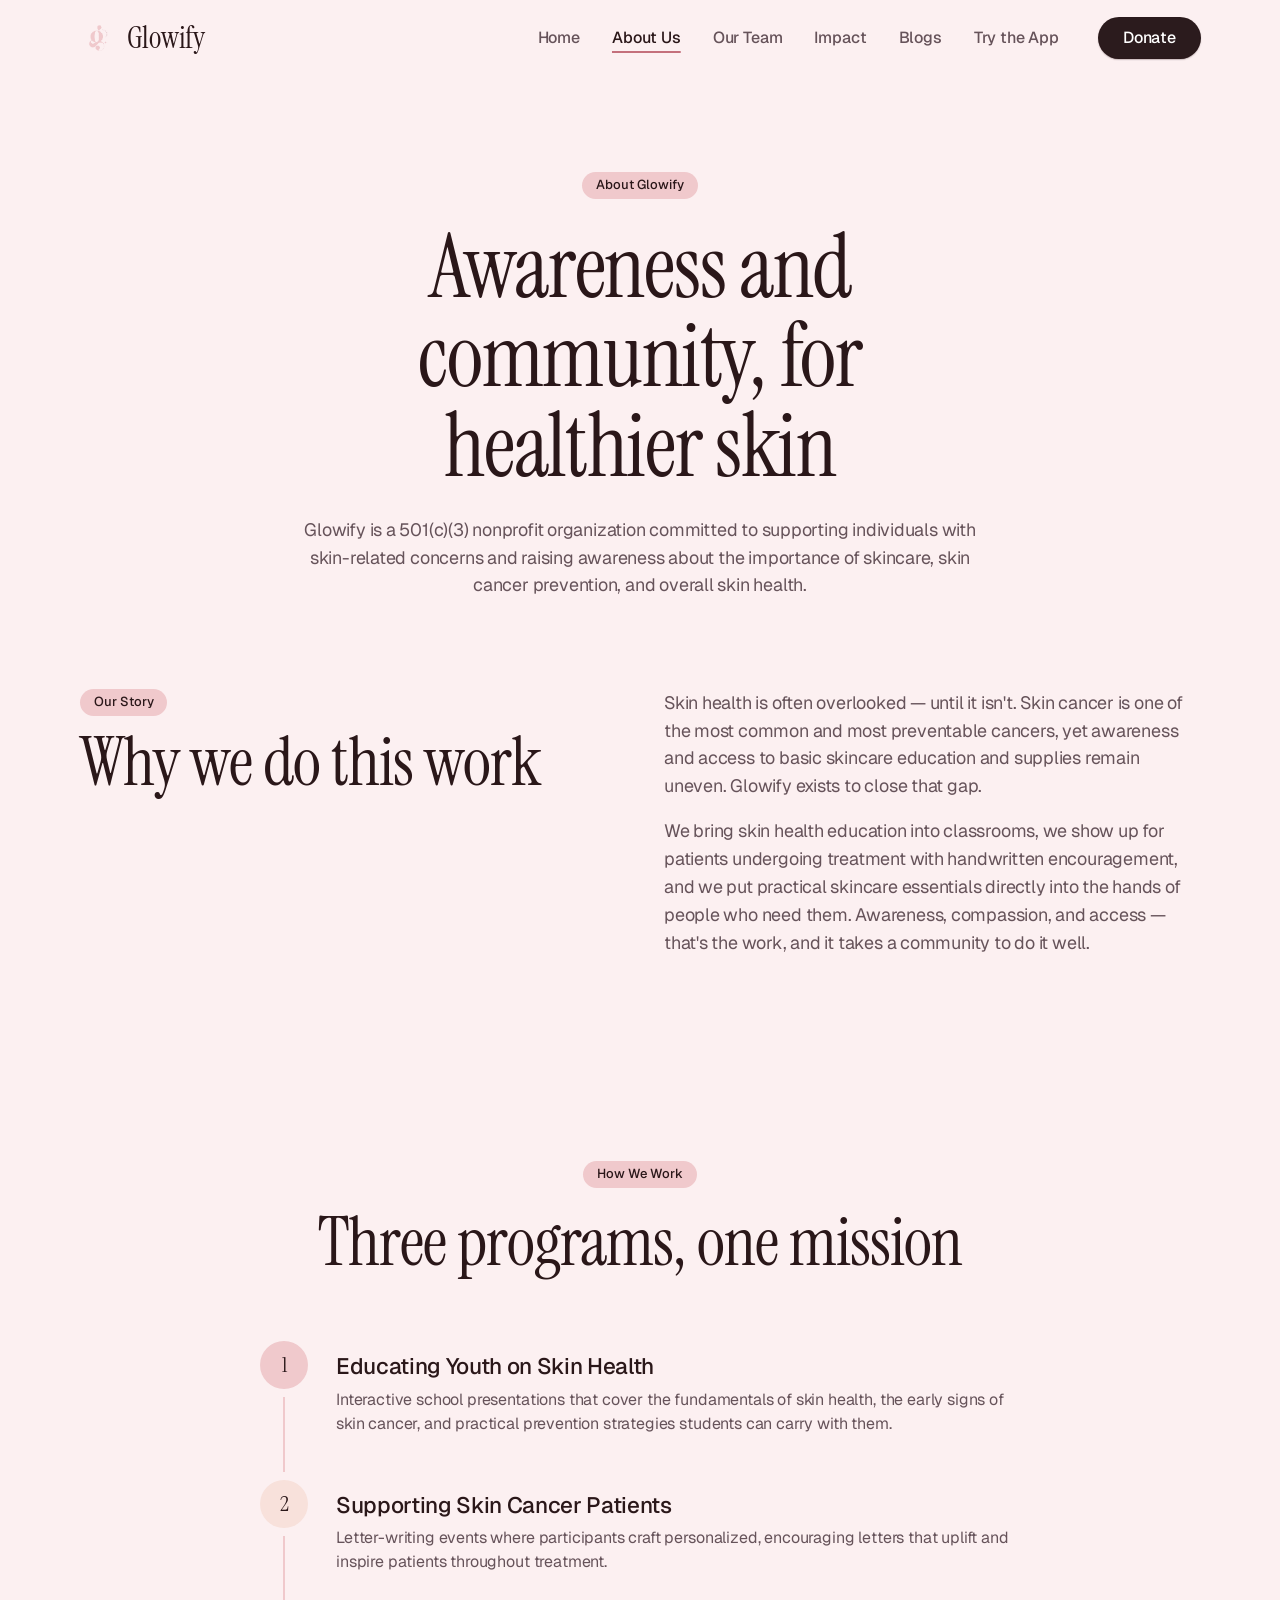
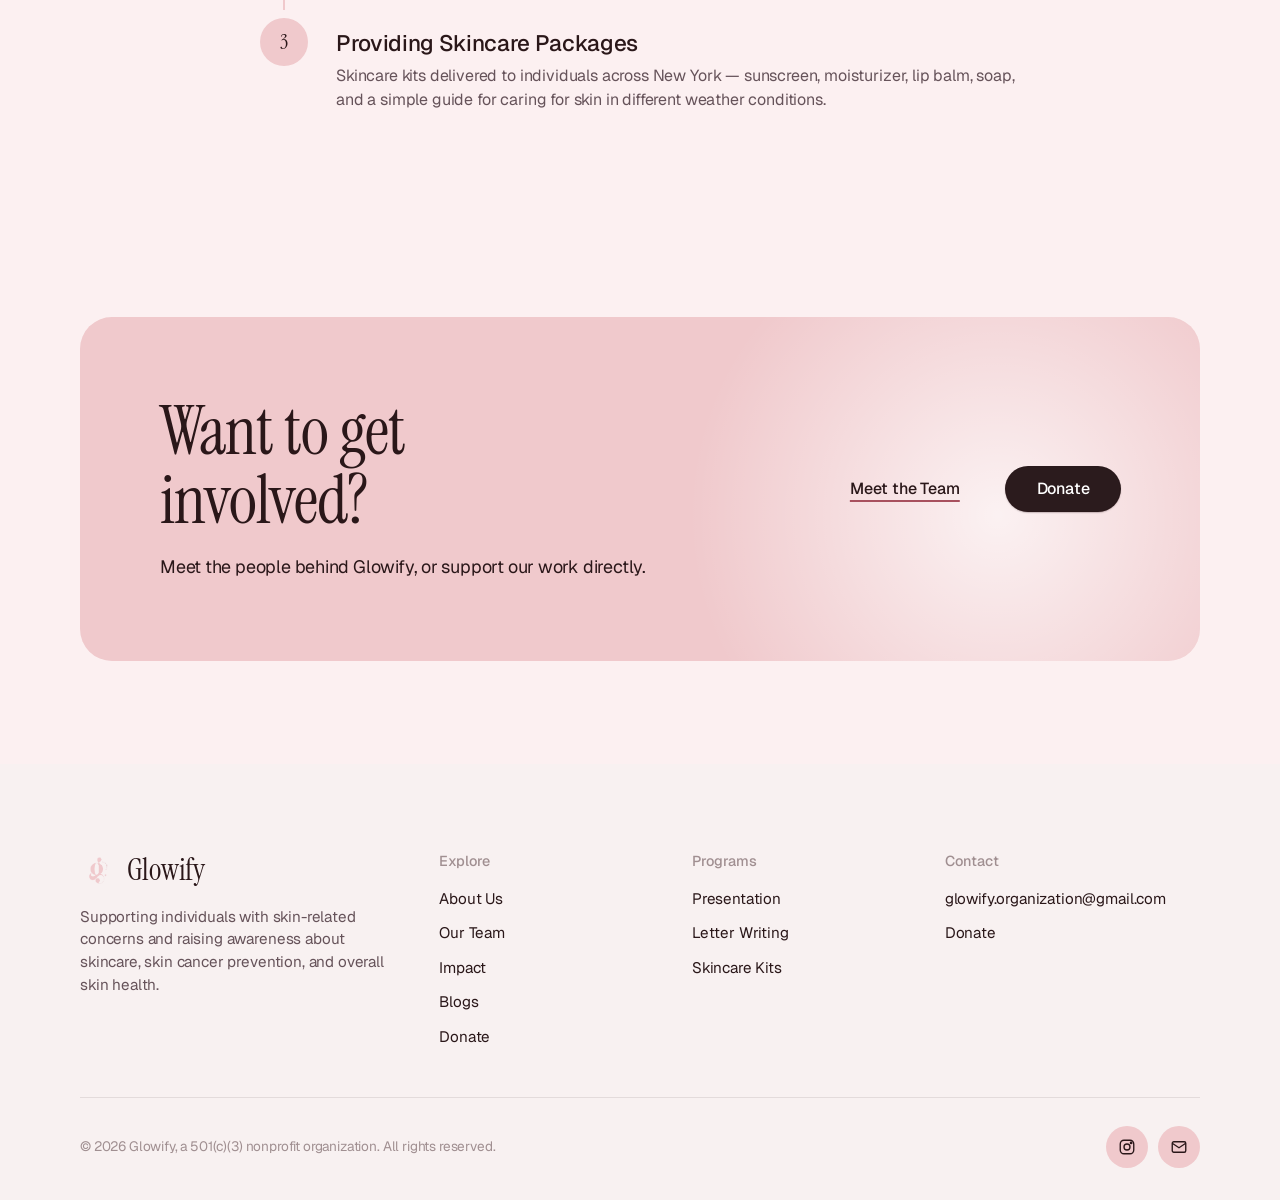
==== commit 6c61c622: "add Try the App links to nav and hero, add app section to home page" ====
--- a/about.html
+++ b/about.html
@@ -22,6 +22,7 @@
       <a href="team.html" data-page="team.html">Our Team</a>
       <a href="impact.html" data-page="impact.html">Impact</a>
       <a href="blog.html" data-page="blog.html">Blogs</a>
+      <a href="https://app.glow-ify.org/" target="_blank" rel="noopener">Try the App</a>
       <a href="donate.html" class="btn btn-donate" data-page="donate.html">Donate</a>
     </nav>
     <button class="nav-toggle" aria-label="Toggle menu" aria-expanded="false">
--- a/assets/css/style.css
+++ b/assets/css/style.css
@@ -1,31 +1,39 @@
+@import url("https://fonts.googleapis.com/css2?family=Geist:wght@400;500;600&family=Inter:wght@400;500;600&family=Instrument+Serif:ital@0;1&display=swap");
+
 /* ==========================================================================
-   Glowify — Design System
-   Blush canvas, black sticker outlines, pill controls, pink from the logo.
+   Glowify
+   Airy daylight look: tinted canvas, big soft-cornered cards with no borders or
+   shadows, medium-weight type, dark pill buttons, pastel tiles. Every color is
+   taken from the logo's dusty rose hue (~355deg).
    ========================================================================== */
 
 :root {
-  --canvas: #fce5ea;
-  --oat: #f6d0d8;
-  --logo: #f0c9cc;
+  --canvas: #fcf0f1;
+  --card: #fffbfb;
   --paper: #ffffff;
-  --ink: #202020;
-  --black: #000000;
-  --blue: #e39aae;
-  --blue-deep: #d4809a;
-
-  --ink-soft: #4a4a4a;
-  --sticker: 2px solid var(--black);
-
-  --font-display: "Bowlby One", "Lilita One", "Arial Rounded MT Bold", system-ui, sans-serif;
-  --font-body: "DM Sans", ui-sans-serif, system-ui, -apple-system, "Segoe UI", Roboto, sans-serif;
+  --mist: #f8f1f1;
+
+  --pastel-a: #f0c9cc;
+  --pastel-b: #f8e1db;
+  --rose: #c4707c;
+  --rose-text: #a8505e;
+
+  --ink-deep: #2a1719;
+  --ink: #2b1b1d;
+  --graphite: #66535a;
+  --fog: #a08f91;
+  --hairline: rgba(42, 23, 25, 0.1);
+
+  --font-display: "Instrument Serif", "Playfair Display", Georgia, "Times New Roman", serif;
+  --font-body: "Geist", "Inter", ui-sans-serif, system-ui, -apple-system, "Segoe UI", Roboto, sans-serif;
 
   --container: 1200px;
-  --radius-card: 40px;
-  --radius-feature: 24px;
-  --radius-small: 16px;
-  --radius-pill: 9999px;
-
-  --ease: cubic-bezier(0.22, 1, 0.36, 1);
+  --r-card: 32px;
+  --r-image: 24px;
+  --r-small: 16px;
+  --r-pill: 9999px;
+
+  --ease: cubic-bezier(0.16, 1, 0.3, 1);
 }
 
 /* ---- Reset ------------------------------------------------------------- */
@@ -36,17 +44,18 @@
 img { max-width: 100%; display: block; }
 a { color: inherit; text-decoration: none; }
 button { font: inherit; cursor: pointer; background: none; border: none; color: inherit; }
-input, textarea { font: inherit; }
-
-:focus-visible { outline: 3px solid var(--ink); outline-offset: 3px; }
+
+:focus-visible { outline: 2px solid var(--ink); outline-offset: 3px; }
 
 body {
   font-family: var(--font-body);
   font-size: 1rem;
-  color: var(--ink);
+  font-weight: 400;
+  line-height: 1.5;
+  letter-spacing: -0.01em;
+  color: var(--graphite);
   background: var(--canvas);
   -webkit-font-smoothing: antialiased;
-  line-height: 1.5;
 }
 
 .container {
@@ -56,41 +65,45 @@
   padding: 0 clamp(1.25rem, 4vw, 2.5rem);
 }
 
-/* Display face is only for big headings. Everything under ~30px is DM Sans. */
+/* ---- Type: medium weight only ------------------------------------------- */
 h1, h2 {
   font-family: var(--font-display);
   font-weight: 400;
-  line-height: 1.05;
-  color: var(--ink);
-}
+  color: var(--ink-deep);
+  line-height: 1.02;
+  letter-spacing: -0.015em;
+}
+h1 em, h2 em { font-style: italic; color: var(--rose-text); }
 h3, h4 {
   font-family: var(--font-body);
-  font-weight: 600;
+  font-weight: 500;
+  color: var(--ink-deep);
   line-height: 1.25;
-}
-
-h1 { font-size: clamp(2.75rem, 7vw, 4.5rem); }
-h2 { font-size: clamp(2.1rem, 5vw, 3.75rem); }
-h3 { font-size: clamp(1.25rem, 2vw, 1.5rem); }
-
-/* Small pill label that sits above section headings */
+  letter-spacing: -0.015em;
+}
+
+h1 { font-size: clamp(3.25rem, 7vw, 5.5rem); }
+h2 { font-size: clamp(2.5rem, 5.4vw, 4.25rem); }
+h3 { font-size: 1.25rem; }
+
+.lede {
+  font-size: clamp(1.05rem, 1.4vw, 1.125rem);
+  line-height: 1.55;
+  letter-spacing: -0.012em;
+  color: var(--graphite);
+  max-width: 56ch;
+}
+
 .eyebrow {
-  display: inline-flex;
-  align-items: center;
-  font-size: 0.875rem;
-  font-weight: 600;
-  line-height: 1;
-  padding: 0.6rem 1.1rem;
-  background: var(--paper);
-  border-radius: var(--radius-pill);
-  color: var(--ink);
-}
-
-.lede {
-  font-size: clamp(1.05rem, 1.4vw, 1.25rem);
-  line-height: 1.5;
-  color: var(--ink);
-  max-width: 60ch;
+  display: inline-block;
+  font-size: 0.8125rem;
+  font-weight: 500;
+  line-height: 1.3;
+  letter-spacing: 0;
+  padding: 0.3rem 0.85rem;
+  background: var(--pastel-a);
+  color: var(--ink-deep);
+  border-radius: var(--r-pill);
 }
 
 /* ---- Buttons ------------------------------------------------------------ */
@@ -98,100 +111,153 @@
   display: inline-flex;
   align-items: center;
   justify-content: center;
-  gap: 0.5rem;
-  padding: 1rem 1.75rem;
-  border-radius: var(--radius-pill);
-  border: 2px solid transparent;
-  font-weight: 600;
+  padding: 0.8rem 1.9rem;
+  border-radius: var(--r-pill);
+  border: 0;
+  font-family: var(--font-body);
+  font-weight: 500;
   font-size: 1rem;
-  line-height: 1;
+  line-height: 1.2;
+  letter-spacing: -0.01em;
   white-space: nowrap;
-  transition: background 0.2s var(--ease), color 0.2s var(--ease), transform 0.2s var(--ease);
-}
-.btn:active { transform: scale(0.97); }
-
-/* the one main action on a page */
-.btn-donate { background: var(--blue); color: var(--ink); }
-.btn-donate:hover { background: var(--blue-deep); }
-
-.btn-primary { background: var(--ink); color: var(--paper); }
-.btn-primary:hover { background: var(--black); }
-
-.btn-ghost, .btn-light { background: var(--paper); color: var(--ink); }
-.btn-ghost:hover, .btn-light:hover { background: var(--oat); }
-
-/* ---- Header / Nav -------------------------------------------------------- */
+  transition: background 0.25s var(--ease), color 0.25s var(--ease), transform 0.25s var(--ease);
+}
+.btn:active { transform: scale(0.98); }
+
+.btn-donate, .btn-primary {
+  background: var(--ink);
+  color: var(--paper);
+  box-shadow: 0 1px 2px rgba(42, 23, 25, 0.8), 0 0 0 1px var(--ink);
+}
+.btn-donate:hover, .btn-primary:hover { background: #000; }
+
+.btn-ghost {
+  background: none;
+  color: var(--ink-deep);
+  padding-left: 0.6rem;
+  padding-right: 0.6rem;
+  text-decoration: underline;
+  text-decoration-color: var(--rose);
+  text-decoration-thickness: 2px;
+  text-underline-offset: 6px;
+}
+.btn-ghost:hover { text-decoration-color: var(--ink-deep); }
+
+.btn-light { background: var(--paper); color: var(--ink-deep); }
+.btn-light:hover { background: var(--mist); }
+
+/* ---- Header / Nav ---------------------------------------------------------- */
 .site-header {
   position: sticky;
   top: 0;
   z-index: 100;
-  background: var(--canvas);
+  background: rgba(252, 240, 241, 0.94);
 }
 
 .nav {
   display: flex;
   align-items: center;
   justify-content: space-between;
-  padding: 1rem 0;
+  min-height: 76px;
 }
 
 .brand {
   display: flex;
   align-items: center;
-  gap: 0.6rem;
+  gap: 0.55rem;
   font-family: var(--font-display);
-  font-size: 1.5rem;
+  font-size: 1.9rem;
+  font-weight: 400;
+  letter-spacing: -0.01em;
   line-height: 1;
-  color: var(--ink);
-}
-.brand-mark {
-  width: 44px;
-  height: 44px;
-  padding: 5px;
-  object-fit: contain;
-  background: var(--paper);
-  border: 2px solid var(--black);
-  border-radius: 50%;
-}
+  color: var(--ink-deep);
+}
+.brand-mark { width: 38px; height: 38px; object-fit: contain; }
 
 .nav-links { display: flex; align-items: center; gap: 2rem; }
 
 .nav-links a:not(.btn) {
   font-size: 1rem;
-  font-weight: 400;
-  color: var(--ink);
-  padding: 0.35rem 0;
-  border-bottom: 2px solid transparent;
-  transition: border-color 0.2s var(--ease);
-}
-.nav-links a:not(.btn):hover { border-bottom-color: var(--ink); }
-.nav-links a:not(.btn).is-active { font-weight: 600; border-bottom-color: var(--ink); }
-
-/* nav CTA is the dark pill; the blue one is saved for the page's main action */
-.nav-links .btn-donate { background: var(--ink); color: var(--paper); padding: 0.85rem 1.4rem; }
-.nav-links .btn-donate:hover { background: var(--black); }
+  font-weight: 500;
+  color: var(--graphite);
+  padding: 0.3rem 0;
+  text-decoration: underline;
+  text-decoration-color: transparent;
+  text-decoration-thickness: 2px;
+  text-underline-offset: 8px;
+  transition: color 0.2s var(--ease), text-decoration-color 0.2s var(--ease);
+}
+.nav-links a:not(.btn):hover { color: var(--ink-deep); }
+.nav-links a:not(.btn).is-active { color: var(--ink-deep); text-decoration-color: var(--rose); }
+
+.nav-links .btn-donate { margin-left: 0.5rem; padding: 0.65rem 1.5rem; }
 
 .nav-toggle {
   display: none;
   flex-direction: column;
   gap: 5px;
-  padding: 0.6rem;
+  padding: 0.8rem;
+  border-radius: var(--r-pill);
   background: var(--paper);
-  border-radius: var(--radius-pill);
-}
-.nav-toggle span { width: 20px; height: 2px; background: var(--ink); border-radius: 2px; }
-
-/* ---- Hero ---------------------------------------------------------------- */
-.hero { padding: clamp(2.5rem, 6vw, 4.5rem) 0 clamp(3rem, 6vw, 5rem); }
-
+}
+.nav-toggle span { width: 18px; height: 2px; background: var(--ink); border-radius: 2px; }
+
+/* ---- Hero ------------------------------------------------------------------- */
+.hero { position: relative; overflow: hidden; padding: clamp(3rem, 7vw, 6rem) 0 clamp(4rem, 8vw, 7rem); }
+.hero-inner { position: relative; z-index: 1; }
+
+/* soft glow: blurred pink light behind the hero, plus a few four-point sparkles */
+.glow { position: absolute; inset: 0; pointer-events: none; z-index: 0; }
+.glow .orb { position: absolute; border-radius: 50%; filter: blur(60px); will-change: transform; }
+.glow .o1 { width: 46vw; max-width: 640px; aspect-ratio: 1; top: -12%; left: 50%; margin-left: -23vw;
+  background: radial-gradient(circle, rgba(240, 201, 204, 0.95), rgba(240, 201, 204, 0) 68%); animation: drift 14s ease-in-out infinite alternate; }
+.glow .o2 { width: 34vw; max-width: 460px; aspect-ratio: 1; top: 30%; left: -8%;
+  background: radial-gradient(circle, rgba(248, 225, 219, 1), rgba(248, 225, 219, 0) 68%); animation: drift 18s ease-in-out infinite alternate-reverse; }
+.glow .o3 { width: 30vw; max-width: 420px; aspect-ratio: 1; top: 52%; right: -6%;
+  background: radial-gradient(circle, rgba(236, 170, 180, 0.55), rgba(236, 170, 180, 0) 68%); animation: drift 16s ease-in-out infinite alternate; }
+
+.glow .spark {
+  position: absolute;
+  width: var(--s, 22px);
+  aspect-ratio: 1;
+  background: linear-gradient(135deg, #fff, #f0c9cc 60%, #e3a1aa);
+  clip-path: polygon(50% 0, 60% 40%, 100% 50%, 60% 60%, 50% 100%, 40% 60%, 0 50%, 40% 40%);
+  filter: drop-shadow(0 0 6px rgba(227, 161, 170, 0.8));
+  animation: twinkle 3.6s ease-in-out infinite;
+}
+.glow .s1 { --s: 30px; top: 14%; left: 17%; }
+.glow .s2 { --s: 18px; top: 24%; right: 15%; animation-delay: -1.2s; }
+.glow .s3 { --s: 24px; top: 52%; left: 9%; animation-delay: -2.1s; }
+.glow .s4 { --s: 16px; top: 8%; right: 30%; animation-delay: -0.6s; }
+.glow .s5 { --s: 20px; top: 58%; right: 8%; animation-delay: -2.8s; }
+
+@keyframes drift { from { transform: translate(0, 0) scale(1); } to { transform: translate(3vw, 2.5vw) scale(1.12); } }
+@keyframes twinkle { 0%, 100% { opacity: 0.35; transform: scale(0.75) rotate(0); } 50% { opacity: 1; transform: scale(1.1) rotate(12deg); } }
+@media (prefers-reduced-motion: reduce) { .glow .orb, .glow .spark { animation: none; } }
+
+/* same glow, quieter, behind the closing call to action */
+.cta-band { position: relative; overflow: hidden; }
+.cta-band::before {
+  content: ""; position: absolute; width: 60%; aspect-ratio: 1; right: -12%; top: -40%;
+  background: radial-gradient(circle, rgba(255, 255, 255, 0.75), rgba(255, 255, 255, 0) 65%); pointer-events: none;
+}
+.cta-band > * { position: relative; }
 .hero-inner { text-align: center; }
-.hero h1 { max-width: 15ch; margin: 1.5rem auto 0; }
-.hero .lede { margin: 1.5rem auto 0; max-width: 56ch; }
+
+.hero h1 {
+  max-width: 11ch;
+  margin: 1.5rem auto 0;
+  font-size: clamp(3.5rem, 12vw, 10.5rem);
+  line-height: 0.92;
+  letter-spacing: -0.02em;
+}
+.hero .lede { margin: 2rem auto 0; max-width: 52ch; color: var(--ink-deep); }
 
 .hero-cta {
   display: flex;
   justify-content: center;
-  gap: 0.75rem;
+  align-items: center;
+  gap: 1rem;
   flex-wrap: wrap;
   margin-top: 2.25rem;
 }
@@ -199,207 +265,216 @@
 .hero-visual {
   display: grid;
   grid-template-columns: 1fr 1fr;
-  gap: clamp(1rem, 3vw, 2rem);
-  max-width: 880px;
-  margin: clamp(2.5rem, 5vw, 4rem) auto 0;
+  gap: clamp(0.75rem, 2vw, 1.25rem);
+  max-width: 960px;
+  margin: clamp(3.5rem, 7vw, 5.5rem) auto 0;
+  padding: clamp(0.75rem, 2vw, 1.25rem);
+  border: 3px solid transparent;
+  border-radius: clamp(36px, 7vw, 90px);
+  background:
+    linear-gradient(var(--canvas), var(--canvas)) padding-box,
+    linear-gradient(135deg, #f6cfd3 0%, #d98592 100%) border-box;
 }
 .hero-photo {
   width: 100%;
   aspect-ratio: 4 / 3;
   object-fit: cover;
-  border: var(--sticker);
-  border-radius: var(--radius-card);
-  background: var(--paper);
-}
-.hero-photo-1 { transform: rotate(-2deg); }
-.hero-photo-2 { transform: rotate(1.5deg); margin-top: 1.5rem; }
+  border-radius: var(--r-image);
+  background: var(--mist);
+}
 
 .hero-stats {
   display: grid;
   grid-template-columns: repeat(4, 1fr);
-  gap: 1.25rem;
-  margin-top: clamp(3rem, 6vw, 4.5rem);
+  gap: clamp(0.75rem, 1.6vw, 1.25rem);
+  margin-top: clamp(4rem, 8vw, 6rem);
   text-align: left;
 }
 .hero-stat {
-  background: var(--oat);
-  border: var(--sticker);
-  border-radius: var(--radius-feature);
-  padding: 1.5rem;
-}
+  background: var(--pastel-a);
+  border-radius: var(--r-card);
+  padding: clamp(1.4rem, 2.4vw, 1.9rem);
+}
+.hero-stat:nth-child(even) { background: var(--pastel-b); }
 .hero-stat-label {
   display: inline-block;
-  font-size: 0.875rem;
-  font-weight: 600;
-  background: var(--paper);
-  padding: 0.35rem 0.8rem;
-  border-radius: var(--radius-pill);
-  margin-bottom: 1.1rem;
-}
-.hero-stat-num { display: block; margin-bottom: 0.75rem; }
+  font-size: 0.8125rem;
+  font-weight: 500;
+  line-height: 1.3;
+  color: var(--ink-deep);
+  background: rgba(255, 255, 255, 0.7);
+  padding: 0.3rem 0.8rem;
+  border-radius: var(--r-pill);
+  margin-bottom: 1.5rem;
+}
+.hero-stat-num { display: block; margin-bottom: 0.9rem; }
 .hero-stat-num .figure {
   display: block;
   font-family: var(--font-display);
+  font-size: clamp(2.8rem, 5vw, 4rem);
   font-weight: 400;
-  font-size: clamp(2.5rem, 4.4vw, 3.5rem);
   line-height: 1;
-}
-.hero-stat-num .unit {
-  display: block;
-  font-weight: 600;
-  font-size: 1rem;
-  margin-top: 0.4rem;
-}
-.hero-stat-desc { font-size: 0.875rem; line-height: 1.45; color: var(--ink-soft); }
-
-/* ---- Sections -------------------------------------------------------------- */
-section { padding: clamp(3.5rem, 7vw, 5.5rem) 0; }
-
-.section-head { max-width: 680px; margin-bottom: clamp(2.5rem, 5vw, 3.5rem); }
+  letter-spacing: -0.01em;
+  color: var(--ink-deep);
+}
+.hero-stat-num .unit { display: block; font-size: 1rem; font-weight: 500; color: var(--ink-deep); margin-top: 0.25rem; }
+.hero-stat-desc { font-size: 0.875rem; line-height: 1.45; color: var(--graphite); }
+
+/* ---- Sections --------------------------------------------------------------- */
+section { padding: clamp(4rem, 8vw, 7rem) 0; }
+
+.section-head { max-width: 760px; margin: 0 auto clamp(2.5rem, 5vw, 4rem); text-align: center; }
 .section-head h2 { margin-top: 1.25rem; }
-.section-head .lede { margin-top: 1.25rem; }
-
-.section-head.center { margin-left: auto; margin-right: auto; text-align: center; }
-.section-head.center .lede { margin-left: auto; margin-right: auto; }
-
-.bg-beige { background: var(--oat); }
-.bg-pink { background: var(--oat); }
-.bg-beige .eyebrow, .bg-pink .eyebrow { background: var(--paper); }
-
-/* ---- Cards --------------------------------------------------------------- */
-.grid { display: grid; gap: clamp(1.25rem, 2.5vw, 1.75rem); }
+.section-head .lede { margin: 1.25rem auto 0; }
+.section-head.center { text-align: center; }
+
+.bg-beige, .bg-pink { background: var(--mist); }
+
+/* ---- Cards ------------------------------------------------------------------- */
+.grid { display: grid; gap: clamp(1rem, 2.2vw, 1.5rem); }
 .grid-3 { grid-template-columns: repeat(3, 1fr); }
 .grid-2 { grid-template-columns: repeat(2, 1fr); }
 .grid-4 { grid-template-columns: repeat(4, 1fr); }
 
-/* The black outline is the elevation. No shadows anywhere. */
 .card {
-  background: var(--paper);
-  border: var(--sticker);
-  border-radius: var(--radius-card);
-  padding: clamp(1.75rem, 3vw, 2.25rem);
-  transition: transform 0.25s var(--ease);
-}
-.card:hover { transform: translateY(-4px); }
-
-.card-icon {
-  width: 56px;
-  height: 56px;
-  border-radius: var(--radius-small);
-  display: flex;
-  align-items: center;
-  justify-content: center;
-  background: var(--oat);
-  margin-bottom: 1.25rem;
-}
-.card-icon svg { width: 26px; height: 26px; stroke: var(--ink); }
-
-.card h3 { margin-bottom: 0.6rem; }
-.card p { color: var(--ink-soft); font-size: 1rem; }
+  background: var(--card);
+  border-radius: var(--r-card);
+  padding: clamp(1.75rem, 3vw, 2.5rem);
+  transition: background 0.3s var(--ease);
+}
+.card:hover { background: var(--paper); }
+
+.card h3 { margin-bottom: 0.65rem; }
+.card p { color: var(--graphite); font-size: 1rem; }
+.card a:not(.btn) {
+  font-weight: 500;
+  color: var(--ink-deep);
+  text-decoration: underline;
+  text-decoration-color: var(--rose);
+  text-decoration-thickness: 2px;
+  text-underline-offset: 5px;
+}
+.card a:not(.btn):hover { text-decoration-color: var(--ink-deep); }
 
 .program-card { display: flex; flex-direction: column; gap: 0.9rem; }
-.program-card .card-icon { margin-bottom: 0.25rem; }
 .program-card h3 { margin-bottom: 0; }
+.program-card p { flex-grow: 1; }
 .program-card .tag {
   align-self: flex-start;
-  font-size: 0.875rem;
-  font-weight: 600;
-  background: var(--oat);
-  padding: 0.4rem 0.9rem;
-  border-radius: var(--radius-pill);
-}
-
-/* ---- CTA band -------------------------------------------------------------- */
+  font-size: 0.8125rem;
+  font-weight: 500;
+  line-height: 1.3;
+  color: var(--ink-deep);
+  background: var(--pastel-a);
+  padding: 0.25rem 0.8rem;
+  border-radius: var(--r-pill);
+}
+.grid > .program-card:nth-child(even) .tag { background: var(--pastel-b); }
+
+/* ---- CTA band ------------------------------------------------------------------ */
 .cta-band {
-  background: var(--logo);
-  border: var(--sticker);
-  border-radius: var(--radius-card);
-  padding: clamp(2.25rem, 6vw, 4.5rem);
+  background: var(--pastel-a);
+  border-radius: var(--r-card);
+  padding: clamp(2.5rem, 7vw, 5rem);
   display: flex;
   align-items: center;
   justify-content: space-between;
   gap: 2rem;
   flex-wrap: wrap;
 }
-.cta-band h2 { max-width: 14ch; }
-.cta-band .lede { margin-top: 1rem; max-width: 46ch; }
-.cta-band-actions { display: flex; gap: 0.75rem; flex-wrap: wrap; }
-.cta-band .btn-donate { background: var(--ink); color: var(--paper); }
-.cta-band .btn-donate:hover { background: var(--black); }
-
-/* ---- Footer ---------------------------------------------------------------- */
+.cta-band h2 { max-width: 13ch; }
+.cta-band .lede { color: var(--ink-deep); margin-top: 1.1rem; max-width: 44ch; }
+.cta-band-actions { display: flex; align-items: center; gap: 1rem; flex-wrap: wrap; }
+.cta-band .btn-light {
+  background: none;
+  color: var(--ink-deep);
+  text-decoration: underline;
+  text-decoration-color: var(--rose-text);
+  text-decoration-thickness: 2px;
+  text-underline-offset: 6px;
+}
+.cta-band .btn-light:hover { background: none; text-decoration-color: var(--ink-deep); }
+
+/* ---- Footer ------------------------------------------------------------------- */
 .site-footer {
-  background: var(--logo);
-  border-top: var(--sticker);
-  padding: clamp(3rem, 6vw, 4.5rem) 0 2rem;
+  background: var(--mist);
+  padding: clamp(3.5rem, 7vw, 5.5rem) 0 2rem;
 }
 .footer-grid {
   display: grid;
-  grid-template-columns: 1.4fr 1fr 1fr 1fr;
+  grid-template-columns: 1.5fr 1fr 1fr 1.2fr;
   gap: 2.5rem;
-  padding-bottom: 2.75rem;
-  border-bottom: 2px solid var(--ink);
-}
-.footer-brand .brand { margin-bottom: 0.9rem; }
-.footer-brand p { max-width: 34ch; font-size: 0.95rem; }
-.footer-col h4 { font-size: 1rem; margin-bottom: 1rem; }
-.footer-col ul { display: flex; flex-direction: column; gap: 0.6rem; }
-.footer-col a { font-size: 0.95rem; border-bottom: 1px solid transparent; }
-.footer-col a:hover { border-bottom-color: var(--ink); }
+  padding-bottom: 3rem;
+  border-bottom: 1px solid var(--hairline);
+}
+.footer-brand .brand { margin-bottom: 1rem; }
+.footer-brand p { max-width: 34ch; font-size: 0.95rem; color: var(--graphite); }
+.footer-col h4 { font-size: 0.9rem; font-weight: 500; color: var(--fog); margin-bottom: 1.1rem; letter-spacing: 0; }
+.footer-col ul { display: flex; flex-direction: column; gap: 0.65rem; }
+.footer-col a { font-size: 0.95rem; color: var(--ink-deep); }
+.footer-col a:hover { text-decoration: underline; text-decoration-color: var(--rose); text-decoration-thickness: 2px; text-underline-offset: 5px; }
 .footer-bottom {
   display: flex;
   justify-content: space-between;
   align-items: center;
   flex-wrap: wrap;
   gap: 1rem;
-  padding-top: 1.5rem;
-  font-size: 0.875rem;
+  padding-top: 1.75rem;
+  font-size: 0.85rem;
+  color: var(--fog);
 }
 .footer-socials { display: flex; gap: 0.6rem; }
 .footer-socials a {
   width: 42px; height: 42px;
   border-radius: 50%;
-  background: var(--paper);
-  border: 2px solid var(--black);
+  background: var(--pastel-a);
   display: flex; align-items: center; justify-content: center;
-  transition: background 0.2s var(--ease);
-}
-.footer-socials a:hover { background: var(--oat); }
-.footer-socials svg { width: 18px; height: 18px; stroke: var(--ink); }
-
-/* ---- Reveal on scroll -------------------------------------------------- */
-.reveal { opacity: 0; transform: translateY(20px); transition: opacity 0.6s var(--ease), transform 0.6s var(--ease); }
-.reveal.is-visible { opacity: 1; transform: translateY(0); }
-
-/* ---- Page hero (inner pages) -------------------------------------------- */
-.page-hero { text-align: center; padding: clamp(3rem, 7vw, 5rem) 0 clamp(2rem, 4vw, 3rem); }
-.page-hero h1 { max-width: 16ch; margin: 1.5rem auto 0; }
+  transition: background 0.25s var(--ease);
+}
+.footer-socials a:hover { background: var(--pastel-b); }
+.footer-socials svg { width: 18px; height: 18px; stroke: var(--ink-deep); }
+
+/* ---- Reveal ------------------------------------------------------------------- */
+.reveal { opacity: 0; transform: translateY(18px); transition: opacity 0.65s var(--ease), transform 0.65s var(--ease); }
+.reveal.is-visible { opacity: 1; transform: none; }
+
+/* ---- Page hero (inner pages) ------------------------------------------------------ */
+.page-hero { text-align: center; padding: clamp(3.5rem, 8vw, 6rem) 0 clamp(1.5rem, 3vw, 2.5rem); }
+.page-hero h1 { max-width: 17ch; margin: 1.5rem auto 0; }
 .page-hero .lede { margin: 1.5rem auto 0; }
-.page-hero + section { padding-top: clamp(1.5rem, 3vw, 2.5rem); }
-
-/* ---- Team ------------------------------------------------------------------ */
+.page-hero + section { padding-top: clamp(2rem, 4vw, 3.5rem); }
+
+article .lede { font-size: 1.0625rem; line-height: 1.75; color: var(--graphite); }
+article a:not(.btn) {
+  color: var(--ink-deep);
+  font-weight: 500;
+  text-decoration: underline;
+  text-decoration-color: var(--rose);
+  text-decoration-thickness: 2px;
+  text-underline-offset: 4px;
+}
+
+/* ---- Team ------------------------------------------------------------------- */
 .team-grid {
   display: grid;
   grid-template-columns: repeat(4, 1fr);
-  gap: clamp(1.25rem, 2.5vw, 1.75rem);
-}
-.team-card { padding: 1.1rem 1.1rem 1.5rem; border-radius: 32px; text-align: left; }
+  gap: clamp(1.75rem, 3.5vw, 2.75rem) clamp(1rem, 2.5vw, 1.5rem);
+}
+.team-card, .team-card:hover { background: none; padding: 0; text-align: left; }
 .avatar {
   width: 100%;
   aspect-ratio: 1;
   margin: 0 0 1.1rem;
-  border: var(--sticker);
-  border-radius: var(--radius-feature);
+  border-radius: var(--r-image);
   overflow: hidden;
-  background: var(--oat);
+  background: var(--pastel-a);
 }
 .avatar-photo { padding: 0; }
 .avatar-photo img { width: 100%; height: 100%; object-fit: cover; }
-.team-card h3, .team-card .role { padding: 0 0.4rem; }
-.team-card h3 { margin-bottom: 0.2rem; }
-.team-card .role { font-size: 0.9rem; color: var(--ink-soft); }
-
-/* ---- Gallery / Impact -------------------------------------------------------- */
+.team-card h3 { margin-bottom: 0.25rem; font-size: 1.125rem; }
+.team-card .role { font-size: 0.9rem; color: var(--fog); line-height: 1.4; }
+
+/* ---- Gallery / Impact ---------------------------------------------------------- */
 .gallery-grid { display: grid; grid-template-columns: repeat(3, 1fr); gap: 1.25rem; }
 .gallery-tile {
   aspect-ratio: 4 / 3;
@@ -407,38 +482,35 @@
   overflow: hidden;
   display: flex;
   align-items: flex-end;
-  padding: 1rem;
-  border: var(--sticker);
-  border-radius: var(--radius-feature);
-  background-color: var(--oat);
+  padding: 0.9rem;
+  border-radius: var(--r-image);
+  background-color: var(--pastel-a);
   background-size: cover;
   background-position: center;
-  transition: transform 0.25s var(--ease);
-}
-a.gallery-tile:hover { transform: translateY(-4px); }
-
-/* caption is a white pill sitting on the photo */
+}
 .gallery-tile span:not(.gallery-tile-link-badge) {
   position: relative;
   z-index: 1;
-  font-weight: 600;
-  font-size: 0.9rem;
-  line-height: 1;
+  font-weight: 500;
+  font-size: 0.85rem;
+  line-height: 1.3;
+  color: var(--ink-deep);
   background: var(--paper);
-  padding: 0.6rem 1rem;
-  border-radius: var(--radius-pill);
+  padding: 0.35rem 0.9rem;
+  border-radius: var(--r-pill);
 }
 .gallery-tile-link-badge {
   position: absolute;
-  top: 0.9rem; right: 0.9rem;
+  top: 0.85rem; right: 0.85rem;
   z-index: 1;
-  width: 34px; height: 34px;
+  width: 36px; height: 36px;
   border-radius: 50%;
   background: var(--paper);
-  border: 2px solid var(--black);
   display: flex; align-items: center; justify-content: center;
-}
-.gallery-tile-link-badge svg { width: 16px; height: 16px; stroke: var(--ink); }
+  transition: background 0.25s var(--ease);
+}
+.gallery-tile-link-badge svg { width: 16px; height: 16px; stroke: var(--ink-deep); }
+a.gallery-tile:hover .gallery-tile-link-badge { background: var(--pastel-a); }
 
 .tile-schoolpresentation { background-image: url("../img/schoolpresentation.jpg"); }
 .tile-bakesale { background-image: url("../img/bakesale.jpg"); }
@@ -452,9 +524,9 @@
 .tile-fundraiser-table { background-image: url("../img/fundraiser-table.jpg"); }
 
 .gallery-tile-wide { grid-column: 1 / -1; aspect-ratio: 21 / 8; }
-.gallery-tile-feature { max-width: 900px; margin: 0 auto; border-radius: var(--radius-card); }
-
-/* ---- Glow & Tell (video) ------------------------------------------------ */
+.gallery-tile-feature { max-width: 900px; margin: 0 auto; }
+
+/* ---- Glow & Tell (video) ------------------------------------------------------ */
 .video-grid {
   display: flex;
   flex-wrap: nowrap;
@@ -463,10 +535,9 @@
   align-items: flex-start;
 }
 .video-card {
-  background: var(--paper);
-  border: var(--sticker);
-  border-radius: 32px;
-  padding: 14px 14px 18px;
+  background: var(--card);
+  border-radius: var(--r-card);
+  padding: 14px 14px 20px;
   width: fit-content;
   max-width: 100%;
   flex-shrink: 1;
@@ -476,123 +547,124 @@
   width: auto;
   max-width: 100%;
   display: block;
-  background: var(--black);
-  border-radius: 20px;
+  background: #000;
+  border-radius: var(--r-image);
   outline: none;
 }
-.video-card-caption { padding: 0.9rem 0.5rem 0; font-weight: 600; font-size: 1rem; }
+.video-card-caption { padding: 1rem 0.6rem 0; font-weight: 500; font-size: 1rem; color: var(--ink-deep); }
 @media (max-width: 640px) {
   .video-grid { flex-wrap: wrap; }
   .video-card video { height: auto; width: 100%; }
 }
 
-/* ---- Timeline (about) ------------------------------------------------------- */
-.timeline { display: flex; flex-direction: column; max-width: 760px; }
+/* ---- Timeline (about) ---------------------------------------------------------- */
+.timeline { display: flex; flex-direction: column; max-width: 760px; margin: 0 auto; }
 .timeline-item {
   display: grid;
   grid-template-columns: 48px 1fr;
-  gap: 1.5rem;
-  padding-bottom: 2.5rem;
+  gap: 1.75rem;
+  padding-bottom: 2.75rem;
   position: relative;
 }
 .timeline-item::before {
   content: "";
   position: absolute;
-  left: 23px; top: 52px; bottom: 4px;
+  left: 23px; top: 56px; bottom: 8px;
   width: 2px;
-  background: var(--ink);
+  background: var(--pastel-a);
 }
 .timeline-item:last-child { padding-bottom: 0; }
 .timeline-item:last-child::before { display: none; }
 .timeline-dot {
   width: 48px; height: 48px;
   border-radius: 50%;
-  background: var(--paper);
-  border: var(--sticker);
+  background: var(--pastel-a);
+  color: var(--ink-deep);
   display: flex; align-items: center; justify-content: center;
   font-family: var(--font-display);
-  font-size: 1.1rem;
+  font-size: 1.4rem;
+  font-weight: 400;
   flex-shrink: 0;
 }
-.timeline-content h3 { margin: 0.7rem 0 0.4rem; }
-.timeline-content p { color: var(--ink-soft); }
-
-/* ---- Donate page ---------------------------------------------------------- */
-.donate-hero { text-align: center; padding: clamp(3rem, 7vw, 5rem) 0 clamp(2rem, 5vw, 4rem); }
-.donate-hero .section-head { margin-left: auto; margin-right: auto; }
-.donate-hero h1 { margin-top: 1.5rem; }
+.timeline-item:nth-child(even) .timeline-dot { background: var(--pastel-b); }
+.timeline-content h3 { margin: 0.7rem 0 0.45rem; font-size: 1.4rem; }
+.timeline-content p { color: var(--graphite); }
+
+/* ---- Donate ------------------------------------------------------------------- */
+.donate-hero { text-align: center; padding: clamp(3.5rem, 8vw, 6rem) 0 clamp(3rem, 6vw, 5rem); }
+.donate-hero .section-head { margin-bottom: 0; }
+.donate-hero h1 { margin: 1.5rem auto 0; max-width: 15ch; }
 .donate-panel {
   max-width: 640px;
-  margin: 2.5rem auto 0;
-  background: var(--paper);
-  border: var(--sticker);
-  border-radius: var(--radius-card);
-  padding: clamp(1.75rem, 5vw, 3rem);
+  margin: 3rem auto 0;
+  background: var(--card);
+  border-radius: var(--r-card);
+  padding: clamp(1.75rem, 5vw, 2.75rem);
   text-align: left;
 }
 .donate-panel .status-pill {
   display: inline-block;
-  font-size: 0.875rem;
-  font-weight: 600;
-  background: var(--oat);
-  padding: 0.45rem 1rem;
-  border-radius: var(--radius-pill);
+  font-size: 0.8125rem;
+  font-weight: 500;
+  line-height: 1.3;
+  color: var(--ink-deep);
+  background: var(--pastel-b);
+  padding: 0.3rem 0.85rem;
+  border-radius: var(--r-pill);
   margin-bottom: 1.25rem;
 }
-.donate-panel h3 { font-size: 1.5rem; margin-bottom: 0.75rem; }
-.donate-panel p { color: var(--ink-soft); margin-bottom: 1.75rem; }
+.donate-panel h3 { font-family: var(--font-display); font-size: 2.2rem; font-weight: 400; letter-spacing: -0.01em; margin-bottom: 0.75rem; }
+.donate-panel p { color: var(--graphite); margin-bottom: 1.75rem; }
 .donate-use-list {
   display: flex;
   flex-direction: column;
   gap: 1.1rem;
   margin-top: 2rem;
-  padding-top: 2rem;
-  border-top: 2px solid var(--canvas);
+  padding-top: 1.75rem;
+  border-top: 1px solid var(--hairline);
 }
 .donate-use-item { display: flex; gap: 1rem; align-items: flex-start; }
-.donate-use-item .num { font-weight: 600; flex-shrink: 0; }
-.donate-use-item p { margin: 0; color: var(--ink-soft); font-size: 1rem; }
-.donate-use-item strong { color: var(--ink); }
-
-/* ---- Info band (Donate: other ways to help) ------------------------------ */
+.donate-use-item .num { font-weight: 500; color: var(--rose-text); flex-shrink: 0; }
+.donate-use-item p { margin: 0; color: var(--graphite); font-size: 1rem; }
+.donate-use-item strong { color: var(--ink-deep); font-weight: 500; }
+
 .info-band { display: grid; grid-template-columns: repeat(3, 1fr); gap: 1.5rem; }
-.info-band .card { text-align: left; }
-
-/* ---- Responsive ------------------------------------------------------------- */
+
+/* ---- Responsive ------------------------------------------------------------------ */
 @media (max-width: 980px) {
   .grid-4, .hero-stats { grid-template-columns: repeat(2, 1fr); }
-  .grid-3, .team-grid, .gallery-grid, .info-band { grid-template-columns: repeat(2, 1fr); }
+  .grid-3, .gallery-grid, .info-band { grid-template-columns: repeat(2, 1fr); }
+  .team-grid { grid-template-columns: repeat(3, 1fr); }
   .footer-grid { grid-template-columns: 1fr 1fr; }
 }
 
-@media (max-width: 760px) {
+@media (max-width: 860px) {
   .nav-links {
     position: fixed; top: 76px; left: 0; right: 0; bottom: 0;
     background: var(--canvas);
-    flex-direction: column; align-items: flex-start; justify-content: flex-start;
-    padding: 2rem 1.5rem; gap: 1.5rem;
+    flex-direction: column; align-items: stretch; justify-content: flex-start;
+    padding: 1.5rem 1.25rem; gap: 0.25rem;
     transform: translateX(100%);
-    transition: transform 0.35s var(--ease);
+    transition: transform 0.4s var(--ease);
     overflow-y: auto;
   }
-  .nav-links.is-open { transform: translateX(0); }
-  .nav-links a:not(.btn) { font-size: 1.25rem; }
+  .nav-links.is-open { transform: none; }
+  .nav-links a:not(.btn) { font-size: 1.35rem; padding: 0.8rem 0.5rem; }
+  .nav-links .btn-donate { margin: 1.25rem 0 0; padding: 1rem 1.5rem; font-size: 1.05rem; }
   .nav-toggle { display: flex; }
-  .grid-3, .grid-2, .grid-4, .team-grid, .gallery-grid, .info-band, .hero-stats { grid-template-columns: 1fr; }
+}
+
+@media (max-width: 760px) {
+  .grid-3, .grid-2, .grid-4, .gallery-grid, .info-band, .hero-stats { grid-template-columns: 1fr; }
+  .hero-visual { grid-template-columns: 1fr; }
   .team-grid { grid-template-columns: 1fr 1fr; }
-  .hero-visual { grid-template-columns: 1fr; }
-  .hero-photo-2 { margin-top: 0; }
   .footer-grid { grid-template-columns: 1fr; gap: 2rem; }
   .footer-bottom { flex-direction: column; align-items: flex-start; }
   .cta-band { flex-direction: column; align-items: flex-start; }
   .gallery-tile-wide { aspect-ratio: 4 / 3; }
 }
 
-@media (max-width: 420px) {
-  .team-grid { grid-template-columns: 1fr; }
-}
-
 @media (prefers-reduced-motion: reduce) {
+  html { scroll-behavior: auto; }
   .reveal { opacity: 1; transform: none; transition: none; }
-  .card, a.gallery-tile, .btn { transition: none; }
-}
+}
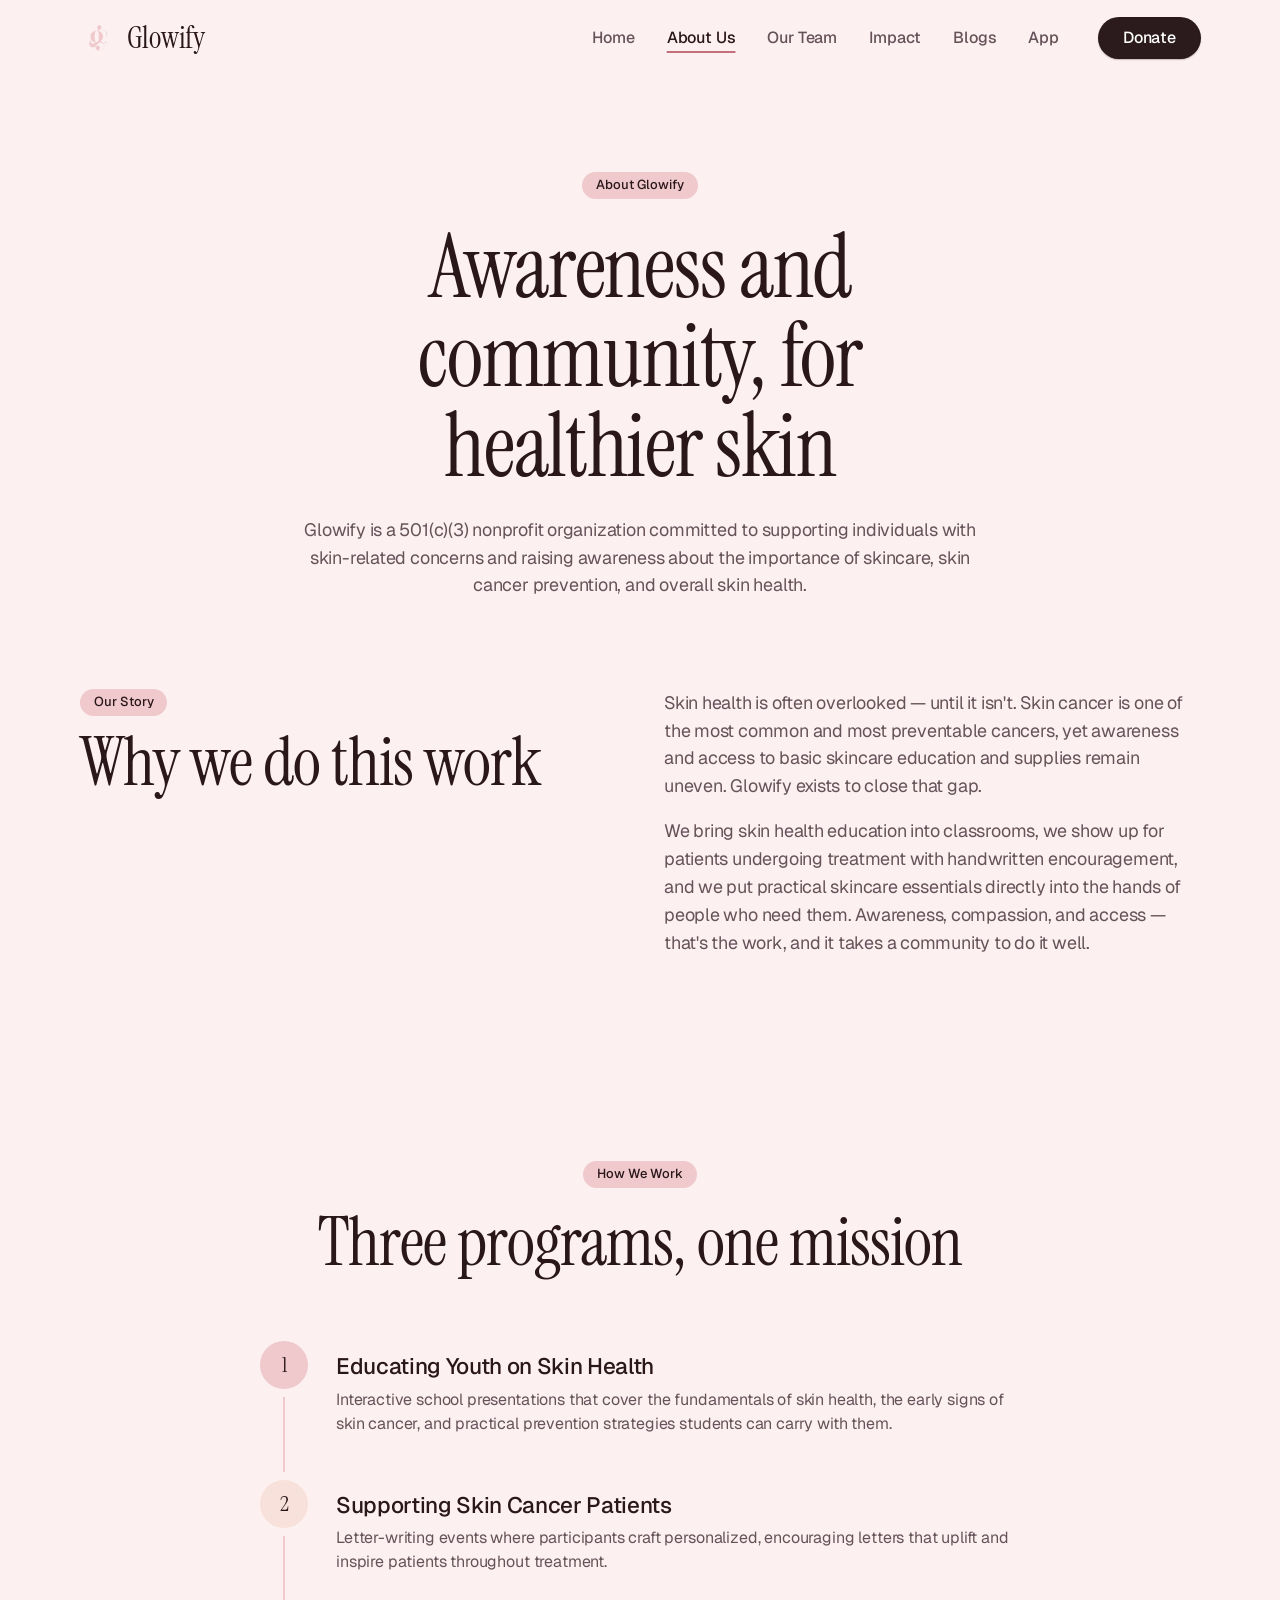
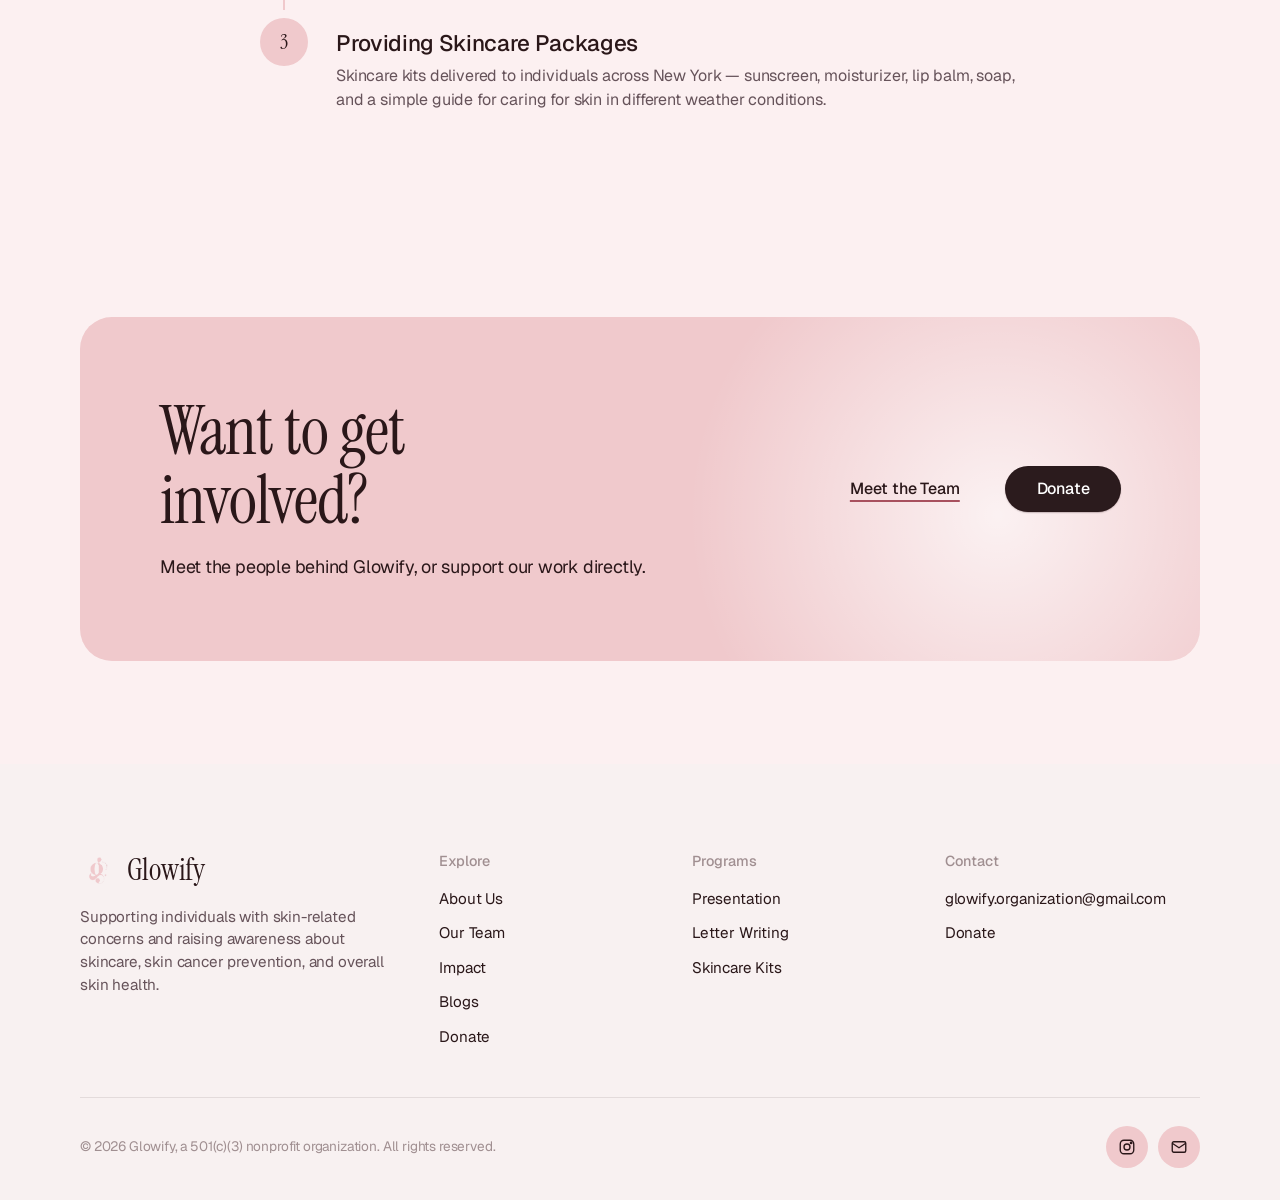
==== commit 75bd177c: "add App page, link it in nav, remove app section from home page" ====
--- a/about.html
+++ b/about.html
@@ -22,7 +22,7 @@
       <a href="team.html" data-page="team.html">Our Team</a>
       <a href="impact.html" data-page="impact.html">Impact</a>
       <a href="blog.html" data-page="blog.html">Blogs</a>
-      <a href="https://app.glow-ify.org/" target="_blank" rel="noopener">Try the App</a>
+      <a href="app.html" data-page="app.html">App</a>
       <a href="donate.html" class="btn btn-donate" data-page="donate.html">Donate</a>
     </nav>
     <button class="nav-toggle" aria-label="Toggle menu" aria-expanded="false">
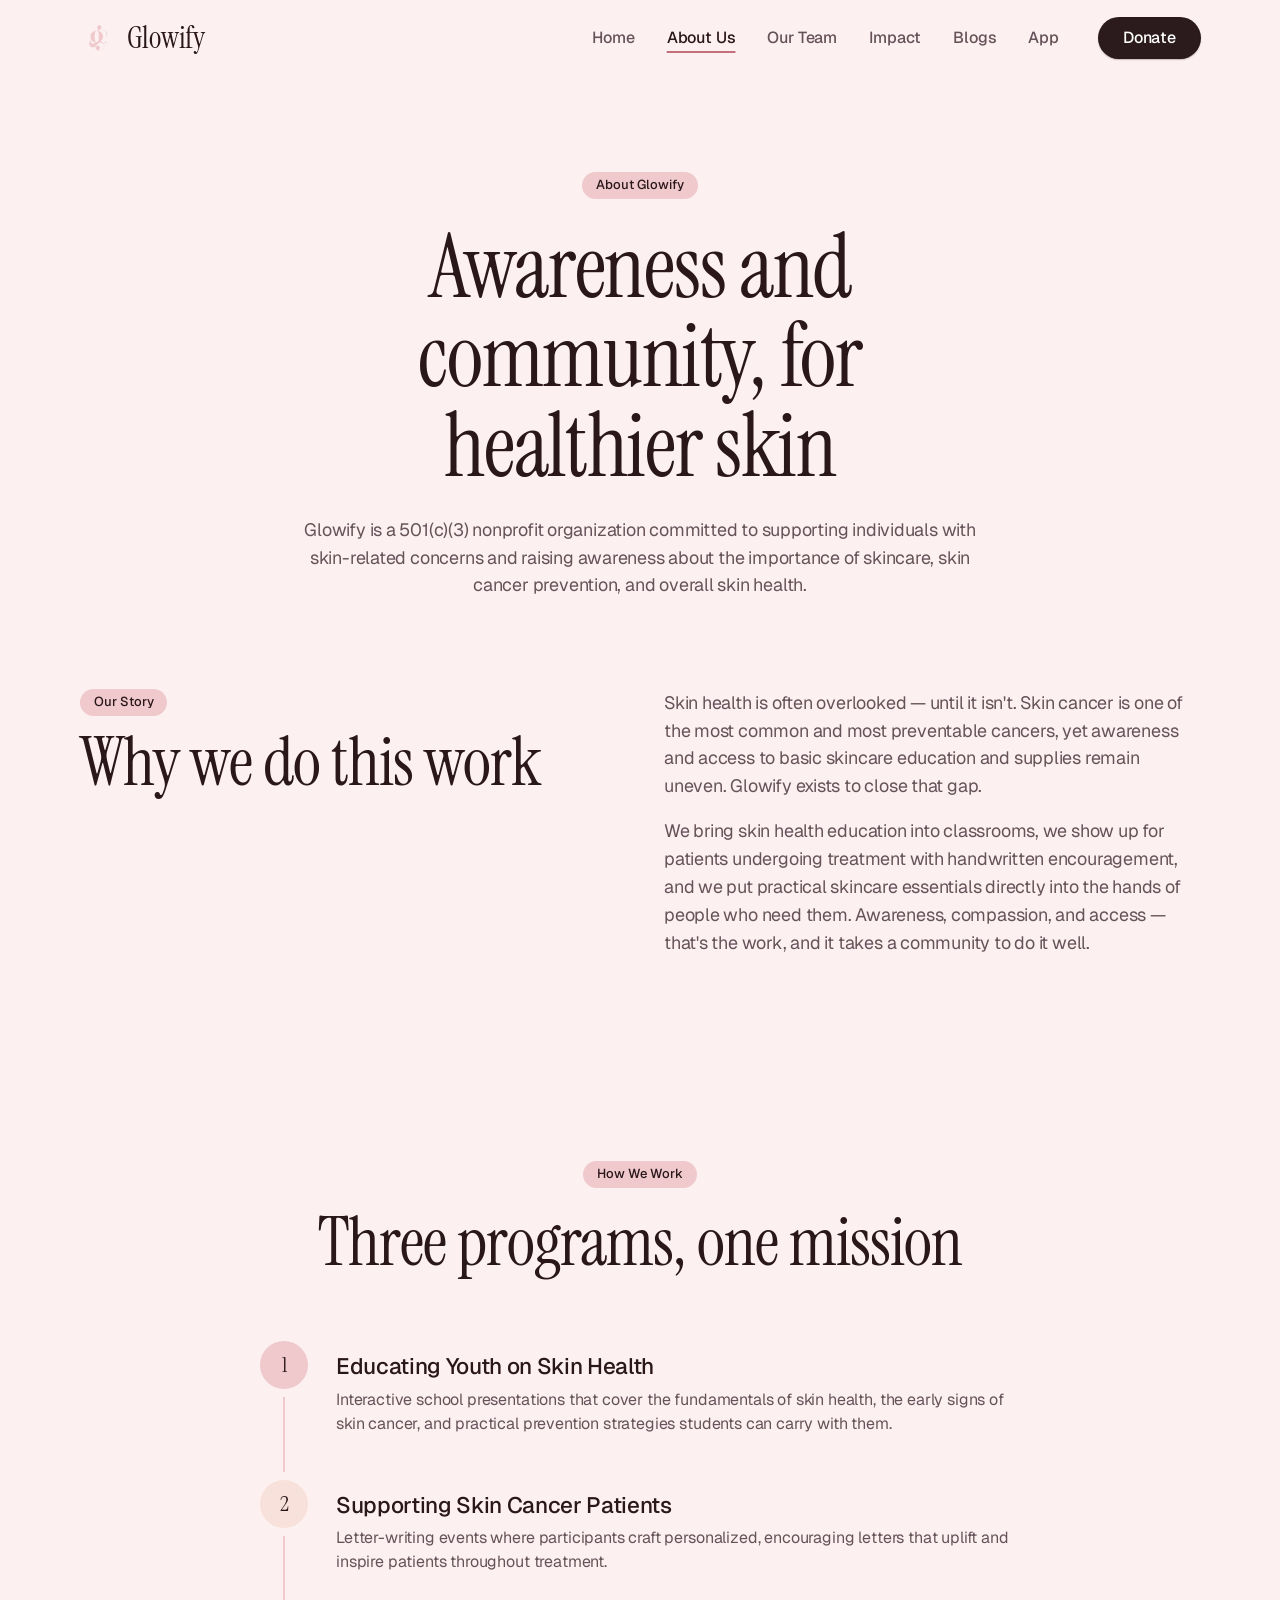
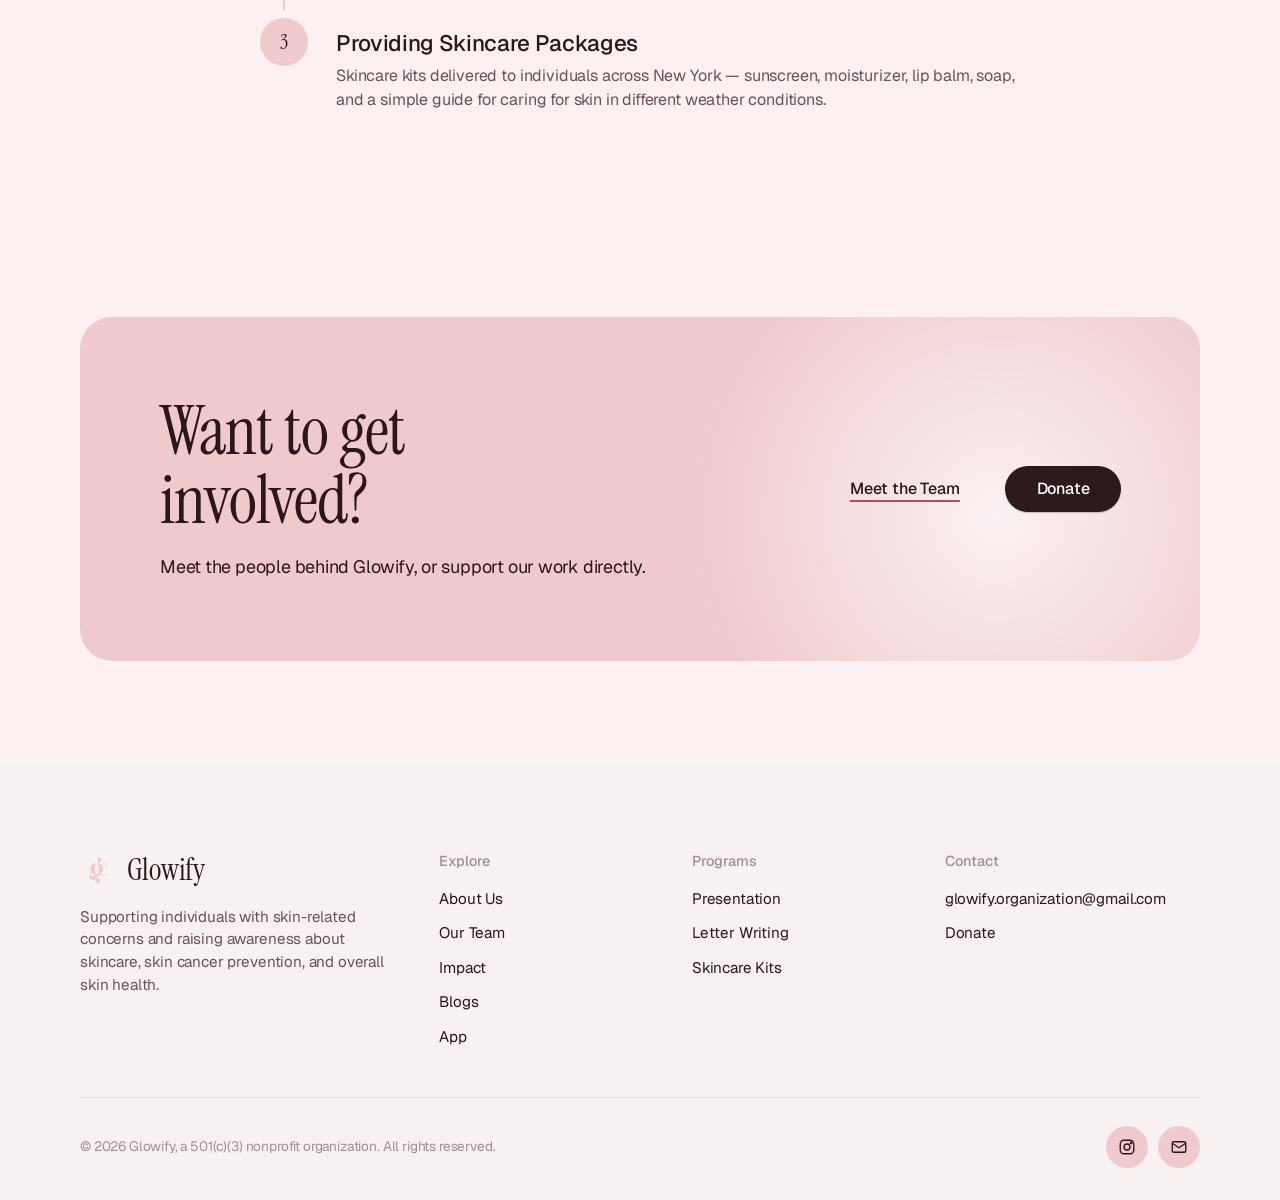
==== commit 85790207: "add App to footer, remove Donate from footer Explore list" ====
--- a/about.html
+++ b/about.html
@@ -122,7 +122,7 @@
           <li><a href="team.html">Our Team</a></li>
           <li><a href="impact.html">Impact</a></li>
           <li><a href="blog.html">Blogs</a></li>
-          <li><a href="donate.html">Donate</a></li>
+          <li><a href="app.html">App</a></li>
         </ul>
       </div>
       <div class="footer-col">
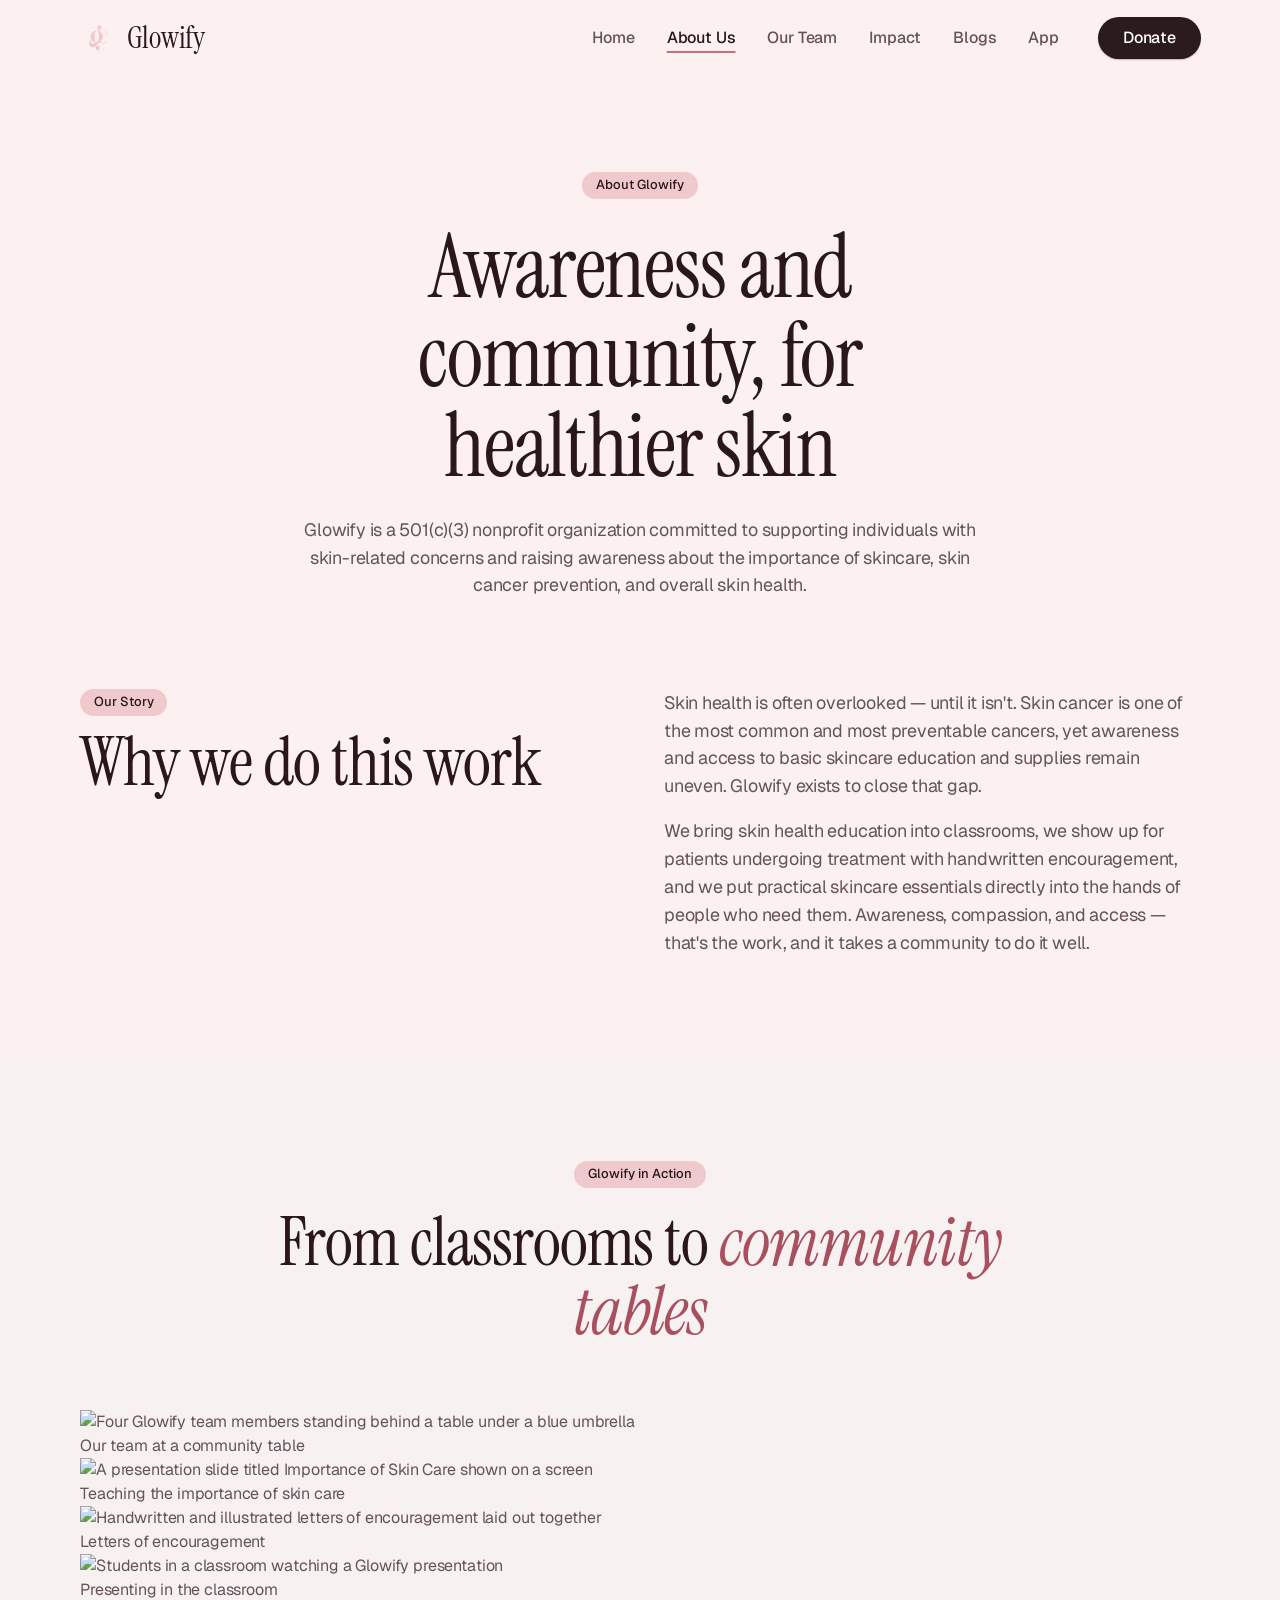
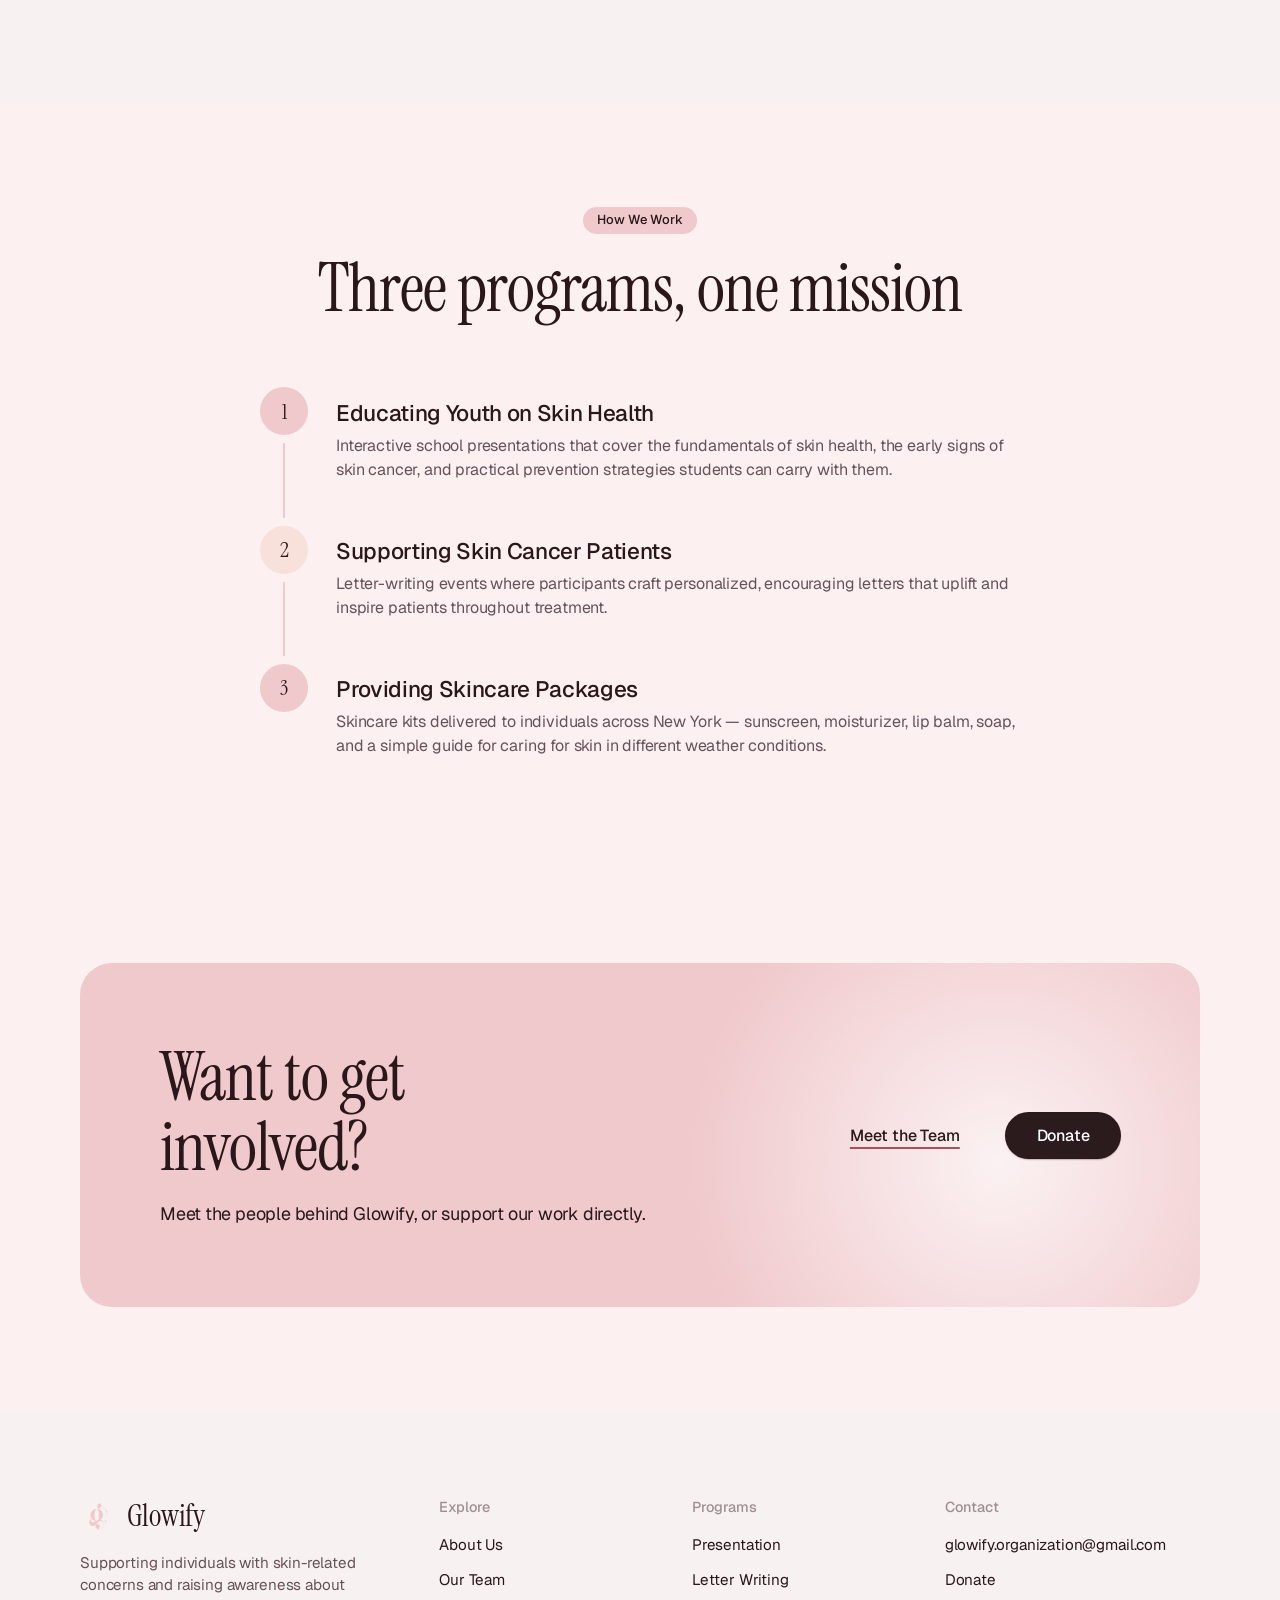
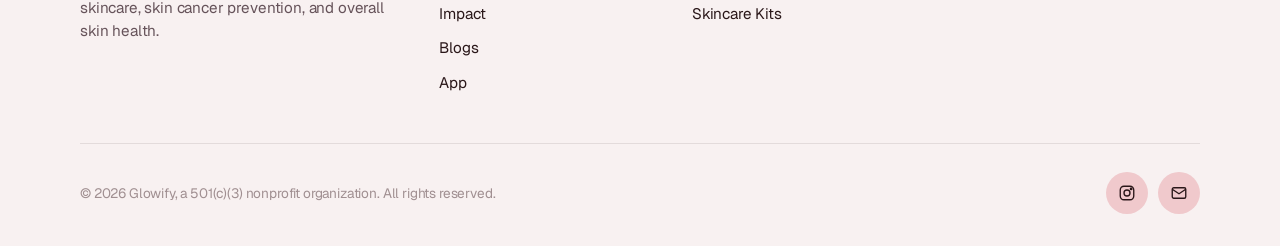
==== commit 6864b367: "Update home, about, team and July blog pages" ====
--- a/about.html
+++ b/about.html
@@ -53,6 +53,34 @@
           <p class="lede" style="max-width: none;">Skin health is often overlooked — until it isn't. Skin cancer is one of the most common and most preventable cancers, yet awareness and access to basic skincare education and supplies remain uneven. Glowify exists to close that gap.</p>
           <p class="lede" style="max-width: none; margin-top: 1.1rem;">We bring skin health education into classrooms, we show up for patients undergoing treatment with handwritten encouragement, and we put practical skincare essentials directly into the hands of people who need them. Awareness, compassion, and access — that's the work, and it takes a community to do it well.</p>
         </div>
+      </div>
+    </div>
+  </section>
+
+  <!-- Glowify in action -->
+  <section class="bg-beige">
+    <div class="container">
+      <div class="section-head center reveal">
+        <span class="eyebrow">Glowify in Action</span>
+        <h2>From classrooms to <em>community tables</em></h2>
+      </div>
+      <div class="photo-grid reveal">
+        <figure>
+          <img src="assets/img/about/booth-team.jpg" alt="Four Glowify team members standing behind a table under a blue umbrella" loading="lazy">
+          <figcaption>Our team at a community table</figcaption>
+        </figure>
+        <figure>
+          <img src="assets/img/about/presentation-slide.jpg" alt="A presentation slide titled Importance of Skin Care shown on a screen" loading="lazy">
+          <figcaption>Teaching the importance of skin care</figcaption>
+        </figure>
+        <figure>
+          <img src="assets/img/about/letters-cards.jpg" alt="Handwritten and illustrated letters of encouragement laid out together" loading="lazy">
+          <figcaption>Letters of encouragement</figcaption>
+        </figure>
+        <figure>
+          <img src="assets/img/about/classroom.jpg" alt="Students in a classroom watching a Glowify presentation" loading="lazy">
+          <figcaption>Presenting in the classroom</figcaption>
+        </figure>
       </div>
     </div>
   </section>
